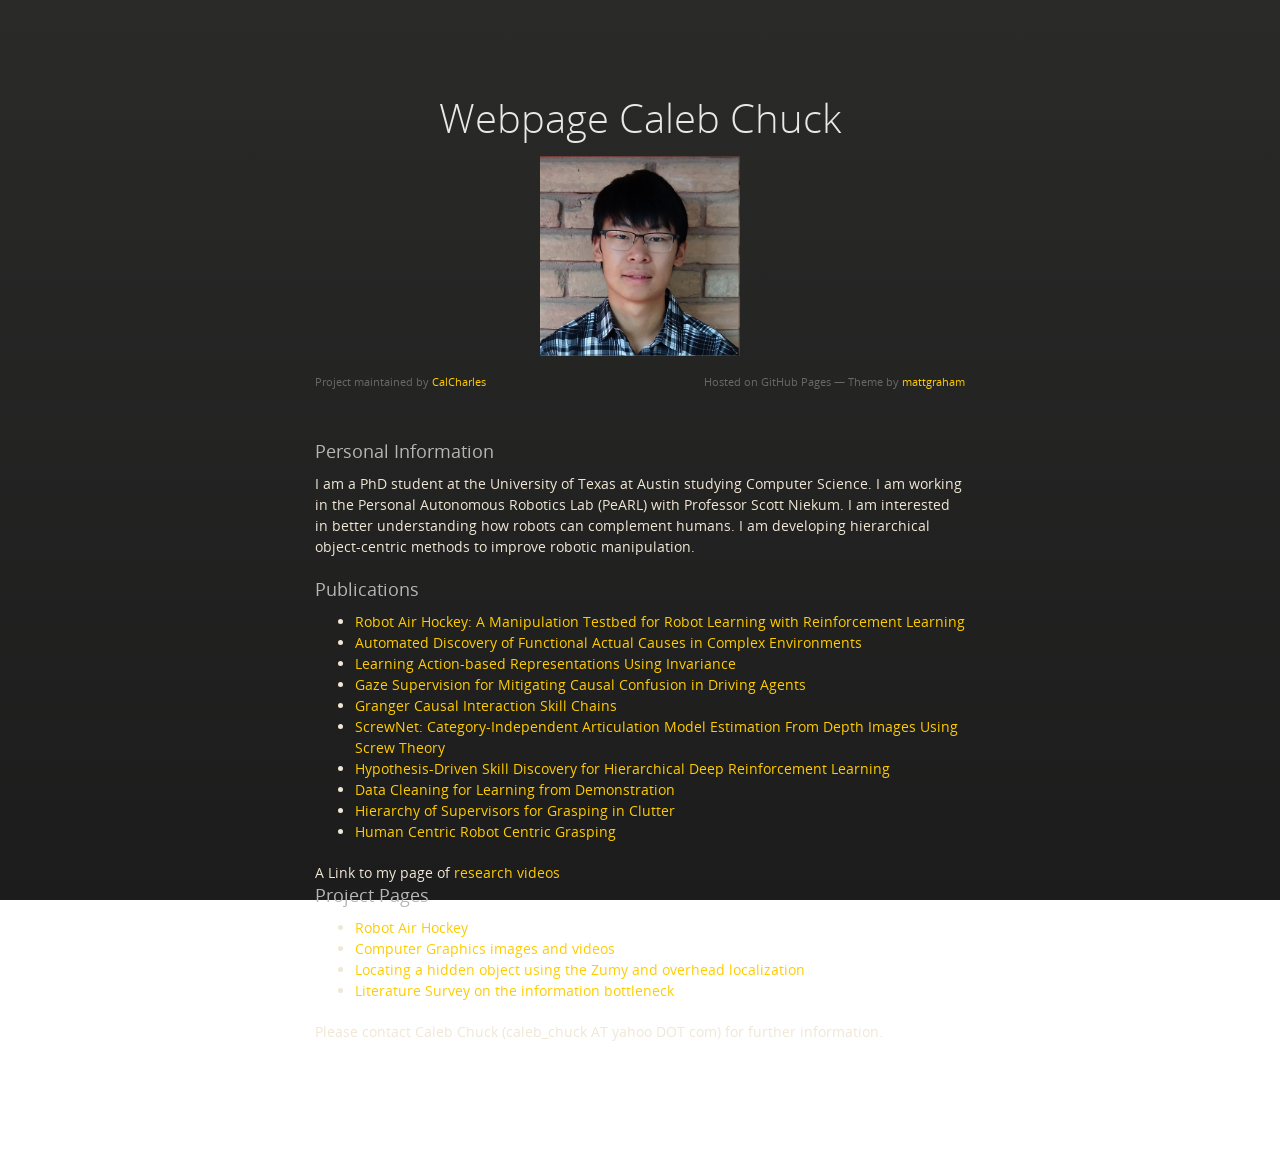
==== index.html @ 63a3d3b5 "Update index.html" ====
<!doctype html>
<html>
  <head>
    <meta charset="utf-8">
    <meta http-equiv="X-UA-Compatible" content="chrome=1">
    <title>Caleb Chuck Webpage</title>
    <link rel="stylesheet" href="stylesheets/styles.css">
    <link rel="stylesheet" href="stylesheets/github-dark.css">
    <script src="https://ajax.googleapis.com/ajax/libs/jquery/1.7.1/jquery.min.js"></script>
    <script src="javascripts/respond.js"></script>
    <!--[if lt IE 9]>
      <script src="//html5shiv.googlecode.com/svn/trunk/html5.js"></script>
    <![endif]-->
    <!--[if lt IE 8]>
    <link rel="stylesheet" href="stylesheets/ie.css">
    <![endif]-->
    <meta name="viewport" content="width=device-width, initial-scale=1, user-scalable=no">

  </head>
  <body>
      <!-- <div id="header">
        <nav>
          <li><a href="https://github.com/CalCharles/calcharles.github.io">View On GitHub</a></li>
          <li class="downloads"><a href="https://github.com/BerkeleyAutomation/lfd_icra2017/zipball/master">ZIP</a></li>
          <li class="downloads"><a href="https://github.com/BerkeleyAutomation/lfd_icra2017/tarball/master">TAR</a></li>
          <li class="title">DOWNLOADS</li>
        </nav>
      </div> -->

    <div class="wrapper">

      <section>
        <div id="title">
          <h1>Webpage Caleb Chuck</h1>
          <p></p>
          <center><img width="200" height ="200 "src="./images/CalebChuckMugShot.JPG"></center>
          <hr>
          <span class="credits left">Project maintained by <a href="https://github.com/CalCharles">CalCharles</a></span>
          <span class="credits right">Hosted on GitHub Pages &mdash; Theme by <a href="https://twitter.com/michigangraham">mattgraham</a></span>
        </div>

        <h3>
<a id="personalInfo" href="#personalInfo" aria-hidden="true"><span aria-hidden="true" class="octicon octicon-link"></span></a>Personal Information</h3>

<p>
I am a PhD student at the University of Texas at Austin studying Computer Science. I am working in the Personal Autonomous Robotics Lab (PeARL) with Professor Scott Niekum. I am interested in better understanding how robots can complement humans. I am developing hierarchical object-centric methods to improve robotic manipulation.
</p>

<h3>
    <a id="files" class="anchor" href="#files" aria-hidden="true"><span aria-hidden="true" class="octicon octicon-link"></span></a>Publications
</h3>
      <ul>
          <li><a href='https://arxiv.org/abs/2405.03113'>Robot Air Hockey: A Manipulation Testbed for Robot Learning with Reinforcement Learning</a></li>
          <li><a href='https://arxiv.org/abs/2404.10883'>Automated Discovery of Functional Actual Causes in Complex Environments</a></li>
          <li><a href='https://arxiv.org/abs/2403.16369'>Learning Action-based Representations Using Invariance</a></li>
          <li><a href='https://www.cs.cmu.edu/~abhijatb/assets/papers/Gaze_CC__IEEE_IVS_.pdf'>Gaze Supervision for Mitigating Causal Confusion in Driving Agents</a></li>
          <li><a href='https://openreview.net/pdf?id=iA2KQyoun1'>Granger Causal Interaction Skill Chains</a></li>
          <li><a href='https://pearl-utexas.github.io/ScrewNet/'>ScrewNet: Category-Independent Articulation Model Estimation From Depth Images Using Screw Theory</a></li>
          <li><a href='https://arxiv.org/abs/1906.01408'>Hypothesis-Driven Skill Discovery for Hierarchical Deep Reinforcement Learning</a></li>
          <li><a href='http://calcharles.github.io/lfd_clean/'>Data Cleaning for Learning from Demonstration</a></li>
          <li><a href='https://berkeleyautomation.github.io/HierSupCASE/'>Hierarchy of Supervisors for Grasping in Clutter </a></li>
          <li><a href='https://berkeleyautomation.github.io/lfd_icra2017/'>Human Centric Robot Centric Grasping</a></li>
      </ul>

<a id="Videos" href="#Videos" aria-hidden="true"><span aria-hidden="true" class="octicon octicon-link"></span></a>A Link to my page of <a href='http://calcharles.github.io/videos/'>research videos</a></h3>

<!-- <a href='http://calcharles.github.io/videos/'>Research videos at University of California, Berkeley</a> -->
<!-- <h2>Featured Video</h2>
<iframe width="560" height="315" src="https://www.youtube.com/embed/mMo4VSoM9S0" frameborder="0" allowfullscreen></iframe> -->

<a id="Coursework" href="#Coursework" aria-hidden="true"><span aria-hidden="true" class="octicon octicon-link"></span></a>
<h3> Project Pages</h3>
  <ul>
      <li><a href='https://rlairhockey.github.io/'>Robot Air Hockey</a></li>
      <li><a href='http://calcharles.github.io/cs184/'>Computer Graphics images and videos</a></li>
      <li><a href='http://calcharles.github.io/object_finder/'>Locating a hidden object using the Zumy and overhead localization</a></li>
      <li><a href='http://calcharles.github.io/InfoBottle/'>Literature Survey on the information bottleneck</a></li>
  </ul>

<!-- <a id="Videos" href="#Videos" aria-hidden="true"><span aria-hidden="true" class="octicon octicon-link"></span></a>A Link to my page of research videos</h3> -->




<p>Please contact Caleb Chuck (caleb_chuck AT yahoo DOT com) for further information.</p>
      </section>

    </div>
    <!--[if !IE]><script>fixScale(document);</script><![endif]-->
    
  </body>
</html>
---- stylesheets/styles.css ----
@font-face {
  font-family: 'OpenSansLight';
  src: url("../fonts/OpenSans-Light-webfont.eot");
  src: url("../fonts/OpenSans-Light-webfont.eot?#iefix") format("embedded-opentype"), url("../fonts/OpenSans-Light-webfont.woff") format("woff"), url("../fonts/OpenSans-Light-webfont.ttf") format("truetype"), url("../fonts/OpenSans-Light-webfont.svg#OpenSansLight") format("svg");
  font-weight: normal;
  font-style: normal;
}

@font-face {
  font-family: 'OpenSansLightItalic';
  src: url("../fonts/OpenSans-LightItalic-webfont.eot");
  src: url("../fonts/OpenSans-LightItalic-webfont.eot?#iefix") format("embedded-opentype"), url("../fonts/OpenSans-LightItalic-webfont.woff") format("woff"), url("../fonts/OpenSans-LightItalic-webfont.ttf") format("truetype"), url("../fonts/OpenSans-LightItalic-webfont.svg#OpenSansLightItalic") format("svg");
  font-weight: normal;
  font-style: normal;
}

@font-face {
  font-family: 'OpenSansRegular';
  src: url("../fonts/OpenSans-Regular-webfont.eot");
  src: url("../fonts/OpenSans-Regular-webfont.eot?#iefix") format("embedded-opentype"), url("../fonts/OpenSans-Regular-webfont.woff") format("woff"), url("../fonts/OpenSans-Regular-webfont.ttf") format("truetype"), url("../fonts/OpenSans-Regular-webfont.svg#OpenSansRegular") format("svg");
  font-weight: normal;
  font-style: normal;
  -webkit-font-smoothing: antialiased;
}

@font-face {
  font-family: 'OpenSansItalic';
  src: url("../fonts/OpenSans-Italic-webfont.eot");
  src: url("../fonts/OpenSans-Italic-webfont.eot?#iefix") format("embedded-opentype"), url("../fonts/OpenSans-Italic-webfont.woff") format("woff"), url("../fonts/OpenSans-Italic-webfont.ttf") format("truetype"), url("../fonts/OpenSans-Italic-webfont.svg#OpenSansItalic") format("svg");
  font-weight: normal;
  font-style: normal;
  -webkit-font-smoothing: antialiased;
}

@font-face {
  font-family: 'OpenSansSemibold';
  src: url("../fonts/OpenSans-Semibold-webfont.eot");
  src: url("../fonts/OpenSans-Semibold-webfont.eot?#iefix") format("embedded-opentype"), url("../fonts/OpenSans-Semibold-webfont.woff") format("woff"), url("../fonts/OpenSans-Semibold-webfont.ttf") format("truetype"), url("../fonts/OpenSans-Semibold-webfont.svg#OpenSansSemibold") format("svg");
  font-weight: normal;
  font-style: normal;
  -webkit-font-smoothing: antialiased;
}

@font-face {
  font-family: 'OpenSansSemiboldItalic';
  src: url("../fonts/OpenSans-SemiboldItalic-webfont.eot");
  src: url("../fonts/OpenSans-SemiboldItalic-webfont.eot?#iefix") format("embedded-opentype"), url("../fonts/OpenSans-SemiboldItalic-webfont.woff") format("woff"), url("../fonts/OpenSans-SemiboldItalic-webfont.ttf") format("truetype"), url("../fonts/OpenSans-SemiboldItalic-webfont.svg#OpenSansSemiboldItalic") format("svg");
  font-weight: normal;
  font-style: normal;
  -webkit-font-smoothing: antialiased;
}

@font-face {
  font-family: 'OpenSansBold';
  src: url("../fonts/OpenSans-Bold-webfont.eot");
  src: url("../fonts/OpenSans-Bold-webfont.eot?#iefix") format("embedded-opentype"), url("../fonts/OpenSans-Bold-webfont.woff") format("woff"), url("../fonts/OpenSans-Bold-webfont.ttf") format("truetype"), url("../fonts/OpenSans-Bold-webfont.svg#OpenSansBold") format("svg");
  font-weight: normal;
  font-style: normal;
  -webkit-font-smoothing: antialiased;
}

@font-face {
  font-family: 'OpenSansBoldItalic';
  src: url("../fonts/OpenSans-BoldItalic-webfont.eot");
  src: url("../fonts/OpenSans-BoldItalic-webfont.eot?#iefix") format("embedded-opentype"), url("../fonts/OpenSans-BoldItalic-webfont.woff") format("woff"), url("../fonts/OpenSans-BoldItalic-webfont.ttf") format("truetype"), url("../fonts/OpenSans-BoldItalic-webfont.svg#OpenSansBoldItalic") format("svg");
  font-weight: normal;
  font-style: normal;
  -webkit-font-smoothing: antialiased;
}

/* normalize.css 2012-02-07T12:37 UTC - https://github.com/necolas/normalize.css */
/* =============================================================================
   HTML5 display definitions
   ========================================================================== */
/*
 * Corrects block display not defined in IE6/7/8/9 & FF3
 */
article,
aside,
details,
figcaption,
figure,
footer,
header,
hgroup,
nav,
section,
summary {
  display: block;
}

/*
 * Corrects inline-block display not defined in IE6/7/8/9 & FF3
 */
audio,
canvas,
video {
  display: inline-block;
  *display: inline;
  *zoom: 1;
}

/*
 * Prevents modern browsers from displaying 'audio' without controls
 */
audio:not([controls]) {
  display: none;
}

/*
 * Addresses styling for 'hidden' attribute not present in IE7/8/9, FF3, S4
 * Known issue: no IE6 support
 */
[hidden] {
  display: none;
}

/* =============================================================================
   Base
   ========================================================================== */
/*
 * 1. Corrects text resizing oddly in IE6/7 when body font-size is set using em units
 *    http://clagnut.com/blog/348/#c790
 * 2. Prevents iOS text size adjust after orientation change, without disabling user zoom
 *    www.456bereastreet.com/archive/201012/controlling_text_size_in_safari_for_ios_without_disabling_user_zoom/
 */
html {
  font-size: 100%;
  /* 1 */
  -webkit-text-size-adjust: 100%;
  /* 2 */
  -ms-text-size-adjust: 100%;
  /* 2 */
}

/*
 * Addresses font-family inconsistency between 'textarea' and other form elements.
 */
html,
button,
input,
select,
textarea {
  font-family: sans-serif;
}

/*
 * Addresses margins handled incorrectly in IE6/7
 */
body {
  margin: 0;
}

/* =============================================================================
   Links
   ========================================================================== */
/*
 * Addresses outline displayed oddly in Chrome
 */
a:focus {
  outline: thin dotted;
}

/*
 * Improves readability when focused and also mouse hovered in all browsers
 * people.opera.com/patrickl/experiments/keyboard/test
 */
a:hover,
a:active {
  outline: 0;
}

/* =============================================================================
   Typography
   ========================================================================== */
/*
 * Addresses font sizes and margins set differently in IE6/7
 * Addresses font sizes within 'section' and 'article' in FF4+, Chrome, S5
 */
h1 {
  font-size: 2em;
  margin: 0.67em 0;
}

h2 {
  font-size: 1.5em;
  margin: 0.83em 0;
}

h3 {
  font-size: 1.17em;
  margin: 1em 0;
}

h4 {
  font-size: 1em;
  margin: 1.33em 0;
}

h5 {
  font-size: 0.83em;
  margin: 1.67em 0;
}

h6 {
  font-size: 0.75em;
  margin: 2.33em 0;
}

/*
 * Addresses styling not present in IE7/8/9, S5, Chrome
 */
abbr[title] {
  border-bottom: 1px dotted;
}

/*
 * Addresses style set to 'bolder' in FF3+, S4/5, Chrome
*/
b,
strong {
  font-weight: bold;
}

blockquote {
  margin: 1em 40px;
}

/*
 * Addresses styling not present in S5, Chrome
 */
dfn {
  font-style: italic;
}

/*
 * Addresses styling not present in IE6/7/8/9
 */
mark {
  background: #ff0;
  color: #000;
}

/*
 * Addresses margins set differently in IE6/7
 */
p,
pre {
  margin: 1em 0;
}

/*
 * Corrects font family set oddly in IE6, S4/5, Chrome
 * en.wikipedia.org/wiki/User:Davidgothberg/Test59
 */
pre,
code,
kbd,
samp {
  font-family: monospace, serif;
  _font-family: 'courier new', monospace;
  font-size: 1em;
}

/*
 * 1. Addresses CSS quotes not supported in IE6/7
 * 2. Addresses quote property not supported in S4
 */
/* 1 */
q {
  quotes: none;
}

/* 2 */
q:before,
q:after {
  content: '';
  content: none;
}

small {
  font-size: 75%;
}

/*
 * Prevents sub and sup affecting line-height in all browsers
 * gist.github.com/413930
 */
sub,
sup {
  font-size: 75%;
  line-height: 0;
  position: relative;
  vertical-align: baseline;
}

sup {
  top: -0.5em;
}

sub {
  bottom: -0.25em;
}

/* =============================================================================
   Lists
   ========================================================================== */
/*
 * Addresses margins set differently in IE6/7
 */
dl,
menu,
ol,
ul {
  margin: 1em 0;
}

dd {
  margin: 0 0 0 40px;
}

/*
 * Addresses paddings set differently in IE6/7
 */
menu,
ol,
ul {
  padding: 0 0 0 40px;
}

/*
 * Corrects list images handled incorrectly in IE7
 */
nav ul,
nav ol {
  list-style: none;
  list-style-image: none;
}

/* =============================================================================
   Embedded content
   ========================================================================== */
/*
 * 1. Removes border when inside 'a' element in IE6/7/8/9, FF3
 * 2. Improves image quality when scaled in IE7
 *    code.flickr.com/blog/2008/11/12/on-ui-quality-the-little-things-client-side-image-resizing/
 */
img {
  border: 0;
  /* 1 */
  -ms-interpolation-mode: bicubic;
  /* 2 */
}

/*
 * Corrects overflow displayed oddly in IE9
 */
svg:not(:root) {
  overflow: hidden;
}

/* =============================================================================
   Figures
   ========================================================================== */
/*
 * Addresses margin not present in IE6/7/8/9, S5, O11
 */
figure {
  margin: 0;
}

/* =============================================================================
   Forms
   ========================================================================== */
/*
 * Corrects margin displayed oddly in IE6/7
 */
form {
  margin: 0;
}

/*
 * Define consistent border, margin, and padding
 */
fieldset {
  border: 1px solid #c0c0c0;
  margin: 0 2px;
  padding: 0.35em 0.625em 0.75em;
}

/*
 * 1. Corrects color not being inherited in IE6/7/8/9
 * 2. Corrects text not wrapping in FF3 
 * 3. Corrects alignment displayed oddly in IE6/7
 */
legend {
  border: 0;
  /* 1 */
  padding: 0;
  white-space: normal;
  /* 2 */
  *margin-left: -7px;
  /* 3 */
}

/*
 * 1. Corrects font size not being inherited in all browsers
 * 2. Addresses margins set differently in IE6/7, FF3+, S5, Chrome
 * 3. Improves appearance and consistency in all browsers
 */
button,
input,
select,
textarea {
  font-size: 100%;
  /* 1 */
  margin: 0;
  /* 2 */
  vertical-align: baseline;
  /* 3 */
  *vertical-align: middle;
  /* 3 */
}

/*
 * Addresses FF3/4 setting line-height on 'input' using !important in the UA stylesheet
 */
button,
input {
  line-height: normal;
  /* 1 */
}

/*
 * 1. Improves usability and consistency of cursor style between image-type 'input' and others
 * 2. Corrects inability to style clickable 'input' types in iOS
 * 3. Removes inner spacing in IE7 without affecting normal text inputs
 *    Known issue: inner spacing remains in IE6
 */
button,
input[type="button"],
input[type="reset"],
input[type="submit"] {
  cursor: pointer;
  /* 1 */
  -webkit-appearance: button;
  /* 2 */
  *overflow: visible;
  /* 3 */
}

/*
 * Re-set default cursor for disabled elements
 */
button[disabled],
input[disabled] {
  cursor: default;
}

/*
 * 1. Addresses box sizing set to content-box in IE8/9
 * 2. Removes excess padding in IE8/9
 * 3. Removes excess padding in IE7
      Known issue: excess padding remains in IE6
 */
input[type="checkbox"],
input[type="radio"] {
  box-sizing: border-box;
  /* 1 */
  padding: 0;
  /* 2 */
  *height: 13px;
  /* 3 */
  *width: 13px;
  /* 3 */
}

/*
 * 1. Addresses appearance set to searchfield in S5, Chrome
 * 2. Addresses box-sizing set to border-box in S5, Chrome (include -moz to future-proof)
 */
input[type="search"] {
  -webkit-appearance: textfield;
  /* 1 */
  -moz-box-sizing: content-box;
  -webkit-box-sizing: content-box;
  /* 2 */
  box-sizing: content-box;
}

/*
 * Removes inner padding and search cancel button in S5, Chrome on OS X
 */
input[type="search"]::-webkit-search-decoration,
input[type="search"]::-webkit-search-cancel-button {
  -webkit-appearance: none;
}

/*
 * Removes inner padding and border in FF3+
 * www.sitepen.com/blog/2008/05/14/the-devils-in-the-details-fixing-dojos-toolbar-buttons/
 */
button::-moz-focus-inner,
input::-moz-focus-inner {
  border: 0;
  padding: 0;
}

/*
 * 1. Removes default vertical scrollbar in IE6/7/8/9
 * 2. Improves readability and alignment in all browsers
 */
textarea {
  overflow: auto;
  /* 1 */
  vertical-align: top;
  /* 2 */
}

/* =============================================================================
   Tables
   ========================================================================== */
/*
 * Remove most spacing between table cells
 */
table {
  border-collapse: collapse;
  border-spacing: 0;
}

body {
  padding: 0px 0 20px 0px;
  margin: 0px;
  font: 14px/1.5 "OpenSansRegular", "Helvetica Neue", Helvetica, Arial, sans-serif;
  color: #f0e7d5;
  font-weight: normal;
  background: #252525;
  background-attachment: fixed !important;
  background: -webkit-gradient(linear, 50% 0%, 50% 100%, color-stop(0%, #2a2a29), color-stop(100%, #1c1c1c));
  background: -webkit-linear-gradient(#2a2a29, #1c1c1c);
  background: -moz-linear-gradient(#2a2a29, #1c1c1c);
  background: -o-linear-gradient(#2a2a29, #1c1c1c);
  background: -ms-linear-gradient(#2a2a29, #1c1c1c);
  background: linear-gradient(#2a2a29, #1c1c1c);
}

h1, h2, h3, h4, h5, h6 {
  color: #e8e8e8;
  margin: 0 0 10px;
  font-family: 'OpenSansRegular', "Helvetica Neue", Helvetica, Arial, sans-serif;
  font-weight: normal;
}

p, ul, ol, table, pre, dl {
  margin: 0 0 20px;
}

h1, h2, h3 {
  line-height: 1.1;
}

h1 {
  font-size: 28px;
}

h2 {
  font-size: 24px;
}

h4, h5, h6 {
  color: #e8e8e8;
}

h3 {
  font-size: 18px;
  line-height: 24px;
  font-family: 'OpenSansRegular', "Helvetica Neue", Helvetica, Arial, sans-serif !important;
  font-weight: normal;
  color: #b6b6b6;
}

a {
  color: #ffcc00;
  font-weight: 400;
  text-decoration: none;
}
a:hover {
  color: #ffeb9b;
}

a small {
  font-size: 11px;
  color: #666;
  margin-top: -0.6em;
  display: block;
}

ul {
  list-style-image: url("../images/bullet.png");
}

strong {
  font-family: 'OpenSansBold', "Helvetica Neue", Helvetica, Arial, sans-serif !important;
  font-weight: normal;
}

.wrapper {
  max-width: 650px;
  margin: 0 auto;
  position: relative;
  padding: 0 20px;
}

section img {
  max-width: 100%;
}

blockquote {
  border-left: 3px solid #ffcc00;
  margin: 0;
  padding: 0 0 0 20px;
  font-style: italic;
}

code {
  font-family: "Lucida Sans", Monaco, Bitstream Vera Sans Mono, Lucida Console, Terminal;
  color: #efefef;
  font-size: 13px;
  margin: 0 4px;
  padding: 4px 6px;
  -moz-border-radius: 2px;
  -webkit-border-radius: 2px;
  -o-border-radius: 2px;
  -ms-border-radius: 2px;
  -khtml-border-radius: 2px;
  border-radius: 2px;
}

pre {
  padding: 8px 15px;
  background: #191919;
  -moz-border-radius: 2px;
  -webkit-border-radius: 2px;
  -o-border-radius: 2px;
  -ms-border-radius: 2px;
  -khtml-border-radius: 2px;
  border-radius: 2px;
  border: 1px solid #121212;
  -moz-box-shadow: inset 0 1px 3px rgba(0, 0, 0, 0.3);
  -webkit-box-shadow: inset 0 1px 3px rgba(0, 0, 0, 0.3);
  -o-box-shadow: inset 0 1px 3px rgba(0, 0, 0, 0.3);
  box-shadow: inset 0 1px 3px rgba(0, 0, 0, 0.3);
  overflow: auto;
  overflow-y: hidden;
}
pre code {
  color: #efefef;
  text-shadow: 0px 1px 0px #000;
  margin: 0;
  padding: 0;
}

table {
  width: 100%;
  border-collapse: collapse;
}

th {
  text-align: left;
  padding: 5px 10px;
  border-bottom: 1px solid #434343;
  color: #b6b6b6;
  font-family: 'OpenSansSemibold', "Helvetica Neue", Helvetica, Arial, sans-serif !important;
  font-weight: normal;
}

td {
  text-align: left;
  padding: 5px 10px;
  border-bottom: 1px solid #434343;
}

hr {
  border: 0;
  outline: none;
  height: 3px;
  background: transparent url("../images/hr.gif") center center repeat-x;
  margin: 0 0 20px;
}

dt {
  color: #F0E7D5;
  font-family: 'OpenSansSemibold', "Helvetica Neue", Helvetica, Arial, sans-serif !important;
  font-weight: normal;
}

#header {
  z-index: 100;
  left: 0;
  top: 0px;
  height: 60px;
  width: 100%;
  position: fixed;
  background: url(../images/nav-bg.gif) #353535;
  border-bottom: 4px solid #434343;
  -moz-box-shadow: 0px 1px 3px rgba(0, 0, 0, 0.25);
  -webkit-box-shadow: 0px 1px 3px rgba(0, 0, 0, 0.25);
  -o-box-shadow: 0px 1px 3px rgba(0, 0, 0, 0.25);
  box-shadow: 0px 1px 3px rgba(0, 0, 0, 0.25);
}
#header nav {
  max-width: 650px;
  margin: 0 auto;
  padding: 0 10px;
  background: blue;
  margin: 6px auto;
}
#header nav li {
  font-family: 'OpenSansLight', "Helvetica Neue", Helvetica, Arial, sans-serif;
  font-weight: normal;
  list-style: none;
  display: inline;
  color: white;
  line-height: 50px;
  text-shadow: 0px 1px 0px rgba(0, 0, 0, 0.2);
  font-size: 14px;
}
#header nav li a {
  color: white;
  border: 1px solid #5d910b;
  background: -webkit-gradient(linear, 50% 0%, 50% 100%, color-stop(0%, #93bd20), color-stop(100%, #659e10));
  background: -webkit-linear-gradient(#93bd20, #659e10);
  background: -moz-linear-gradient(#93bd20, #659e10);
  background: -o-linear-gradient(#93bd20, #659e10);
  background: -ms-linear-gradient(#93bd20, #659e10);
  background: linear-gradient(#93bd20, #659e10);
  -moz-border-radius: 2px;
  -webkit-border-radius: 2px;
  -o-border-radius: 2px;
  -ms-border-radius: 2px;
  -khtml-border-radius: 2px;
  border-radius: 2px;
  -moz-box-shadow: inset 0px 1px 0px rgba(255, 255, 255, 0.3), 0px 3px 7px rgba(0, 0, 0, 0.7);
  -webkit-box-shadow: inset 0px 1px 0px rgba(255, 255, 255, 0.3), 0px 3px 7px rgba(0, 0, 0, 0.7);
  -o-box-shadow: inset 0px 1px 0px rgba(255, 255, 255, 0.3), 0px 3px 7px rgba(0, 0, 0, 0.7);
  box-shadow: inset 0px 1px 0px rgba(255, 255, 255, 0.3), 0px 3px 7px rgba(0, 0, 0, 0.7);
  background-color: #93bd20;
  padding: 10px 12px;
  margin-top: 6px;
  line-height: 14px;
  font-size: 14px;
  display: inline-block;
  text-align: center;
}
#header nav li a:hover {
  background: -webkit-gradient(linear, 50% 0%, 50% 100%, color-stop(0%, #749619), color-stop(100%, #527f0e));
  background: -webkit-linear-gradient(#749619, #527f0e);
  background: -moz-linear-gradient(#749619, #527f0e);
  background: -o-linear-gradient(#749619, #527f0e);
  background: -ms-linear-gradient(#749619, #527f0e);
  background: linear-gradient(#749619, #527f0e);
  background-color: #659e10;
  border: 1px solid #527f0e;
  -moz-box-shadow: inset 0px 1px 1px rgba(0, 0, 0, 0.2), 0px 1px 0px rgba(0, 0, 0, 0);
  -webkit-box-shadow: inset 0px 1px 1px rgba(0, 0, 0, 0.2), 0px 1px 0px rgba(0, 0, 0, 0);
  -o-box-shadow: inset 0px 1px 1px rgba(0, 0, 0, 0.2), 0px 1px 0px rgba(0, 0, 0, 0);
  box-shadow: inset 0px 1px 1px rgba(0, 0, 0, 0.2), 0px 1px 0px rgba(0, 0, 0, 0);
}
#header nav li.fork {
  float: left;
  margin-left: 0px;
}
#header nav li.downloads {
  float: right;
  margin-left: 6px;
}
#header nav li.title {
  float: right;
  margin-right: 10px;
  font-size: 11px;
}

section {
  max-width: 650px;
  padding: 30px 0px 50px 0px;
  margin: 20px 0;
  margin-top: 70px;
}
section #title {
  border: 0;
  outline: none;
  margin: 0 0 50px 0;
  padding: 0 0 5px 0;
}
section #title h1 {
  font-family: 'OpenSansLight', "Helvetica Neue", Helvetica, Arial, sans-serif;
  font-weight: normal;
  font-size: 40px;
  text-align: center;
  line-height: 36px;
}
section #title p {
  color: #d7cfbe;
  font-family: 'OpenSansLight', "Helvetica Neue", Helvetica, Arial, sans-serif;
  font-weight: normal;
  font-size: 18px;
  text-align: center;
}
section #title .credits {
  font-size: 11px;
  font-family: 'OpenSansRegular', "Helvetica Neue", Helvetica, Arial, sans-serif;
  font-weight: normal;
  color: #696969;
  margin-top: -10px;
}
section #title .credits.left {
  float: left;
}
section #title .credits.right {
  float: right;
}

@media print, screen and (max-width: 720px) {
  #title .credits {
    display: block;
    width: 100%;
    line-height: 30px;
    text-align: center;
  }
  #title .credits .left {
    float: none;
    display: block;
  }
  #title .credits .right {
    float: none;
    display: block;
  }
}
@media print, screen and (max-width: 480px) {
  #header {
    margin-top: -20px;
  }

  section {
    margin-top: 40px;
  }

  nav {
    display: none;
  }
}
---- stylesheets/github-dark.css ----
/*
The MIT License (MIT)

Copyright (c) 2016 GitHub, Inc.

Permission is hereby granted, free of charge, to any person obtaining a copy
of this software and associated documentation files (the "Software"), to deal
in the Software without restriction, including without limitation the rights
to use, copy, modify, merge, publish, distribute, sublicense, and/or sell
copies of the Software, and to permit persons to whom the Software is
furnished to do so, subject to the following conditions:

The above copyright notice and this permission notice shall be included in all
copies or substantial portions of the Software.

THE SOFTWARE IS PROVIDED "AS IS", WITHOUT WARRANTY OF ANY KIND, EXPRESS OR
IMPLIED, INCLUDING BUT NOT LIMITED TO THE WARRANTIES OF MERCHANTABILITY,
FITNESS FOR A PARTICULAR PURPOSE AND NONINFRINGEMENT. IN NO EVENT SHALL THE
AUTHORS OR COPYRIGHT HOLDERS BE LIABLE FOR ANY CLAIM, DAMAGES OR OTHER
LIABILITY, WHETHER IN AN ACTION OF CONTRACT, TORT OR OTHERWISE, ARISING FROM,
OUT OF OR IN CONNECTION WITH THE SOFTWARE OR THE USE OR OTHER DEALINGS IN THE
SOFTWARE.

*/

.pl-c /* comment */ {
  color: #969896;
}

.pl-c1 /* constant, variable.other.constant, support, meta.property-name, support.constant, support.variable, meta.module-reference, markup.raw, meta.diff.header */,
.pl-s .pl-v /* string variable */ {
  color: #0099cd;
}

.pl-e /* entity */,
.pl-en /* entity.name */ {
  color: #9774cb;
}

.pl-smi /* variable.parameter.function, storage.modifier.package, storage.modifier.import, storage.type.java, variable.other */,
.pl-s .pl-s1 /* string source */ {
  color: #ddd;
}

.pl-ent /* entity.name.tag */ {
  color: #7bcc72;
}

.pl-k /* keyword, storage, storage.type */ {
  color: #cc2372;
}

.pl-s /* string */,
.pl-pds /* punctuation.definition.string, string.regexp.character-class */,
.pl-s .pl-pse .pl-s1 /* string punctuation.section.embedded source */,
.pl-sr /* string.regexp */,
.pl-sr .pl-cce /* string.regexp constant.character.escape */,
.pl-sr .pl-sre /* string.regexp source.ruby.embedded */,
.pl-sr .pl-sra /* string.regexp string.regexp.arbitrary-repitition */ {
  color: #3c66e2;
}

.pl-v /* variable */ {
  color: #fb8764;
}

.pl-id /* invalid.deprecated */ {
  color: #e63525;
}

.pl-ii /* invalid.illegal */ {
  color: #f8f8f8;
  background-color: #e63525;
}

.pl-sr .pl-cce /* string.regexp constant.character.escape */ {
  font-weight: bold;
  color: #7bcc72;
}

.pl-ml /* markup.list */ {
  color: #c26b2b;
}

.pl-mh /* markup.heading */,
.pl-mh .pl-en /* markup.heading entity.name */,
.pl-ms /* meta.separator */ {
  font-weight: bold;
  color: #264ec5;
}

.pl-mq /* markup.quote */ {
  color: #00acac;
}

.pl-mi /* markup.italic */ {
  font-style: italic;
  color: #ddd;
}

.pl-mb /* markup.bold */ {
  font-weight: bold;
  color: #ddd;
}

.pl-md /* markup.deleted, meta.diff.header.from-file */ {
  color: #bd2c00;
  background-color: #ffecec;
}

.pl-mi1 /* markup.inserted, meta.diff.header.to-file */ {
  color: #55a532;
  background-color: #eaffea;
}

.pl-mdr /* meta.diff.range */ {
  font-weight: bold;
  color: #9774cb;
}

.pl-mo /* meta.output */ {
  color: #264ec5;
}
---- stylesheets/ie.css ----
nav {
  display: none;
}
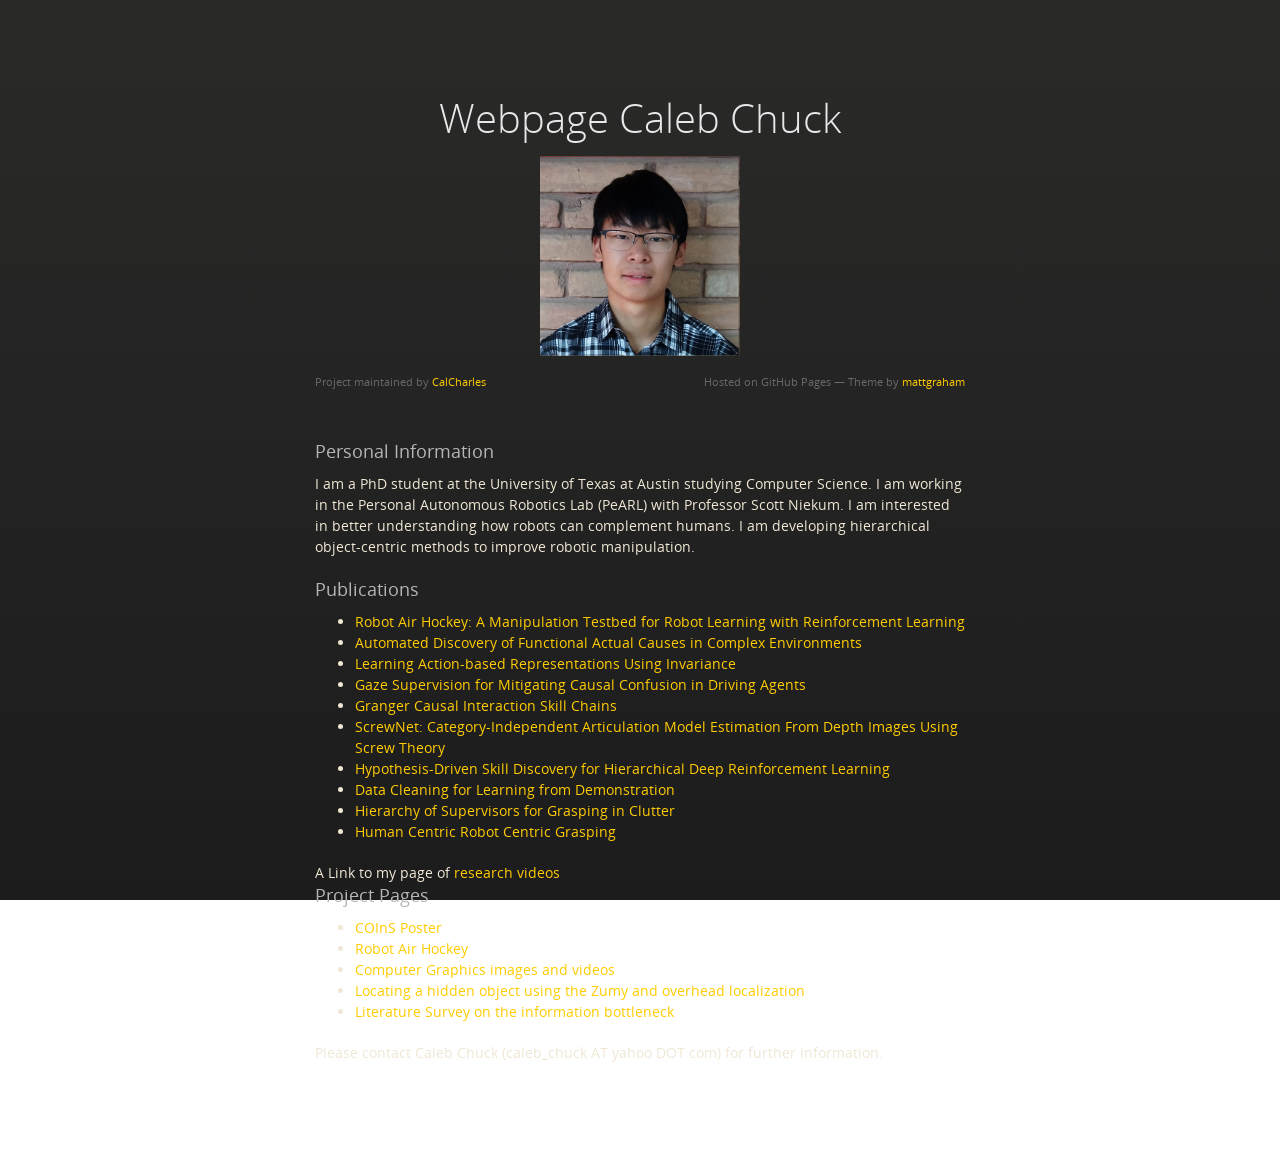
==== commit bf878fd5: "Update index.html" ====
--- a/index.html
+++ b/index.html
@@ -71,6 +71,7 @@
 <a id="Coursework" href="#Coursework" aria-hidden="true"><span aria-hidden="true" class="octicon octicon-link"></span></a>
 <h3> Project Pages</h3>
   <ul>
+      <li><a href='https://calcharles.github.io/files/COInSPoster.pdf'>COInS Poster</a></li>
       <li><a href='https://rlairhockey.github.io/'>Robot Air Hockey</a></li>
       <li><a href='http://calcharles.github.io/cs184/'>Computer Graphics images and videos</a></li>
       <li><a href='http://calcharles.github.io/object_finder/'>Locating a hidden object using the Zumy and overhead localization</a></li>
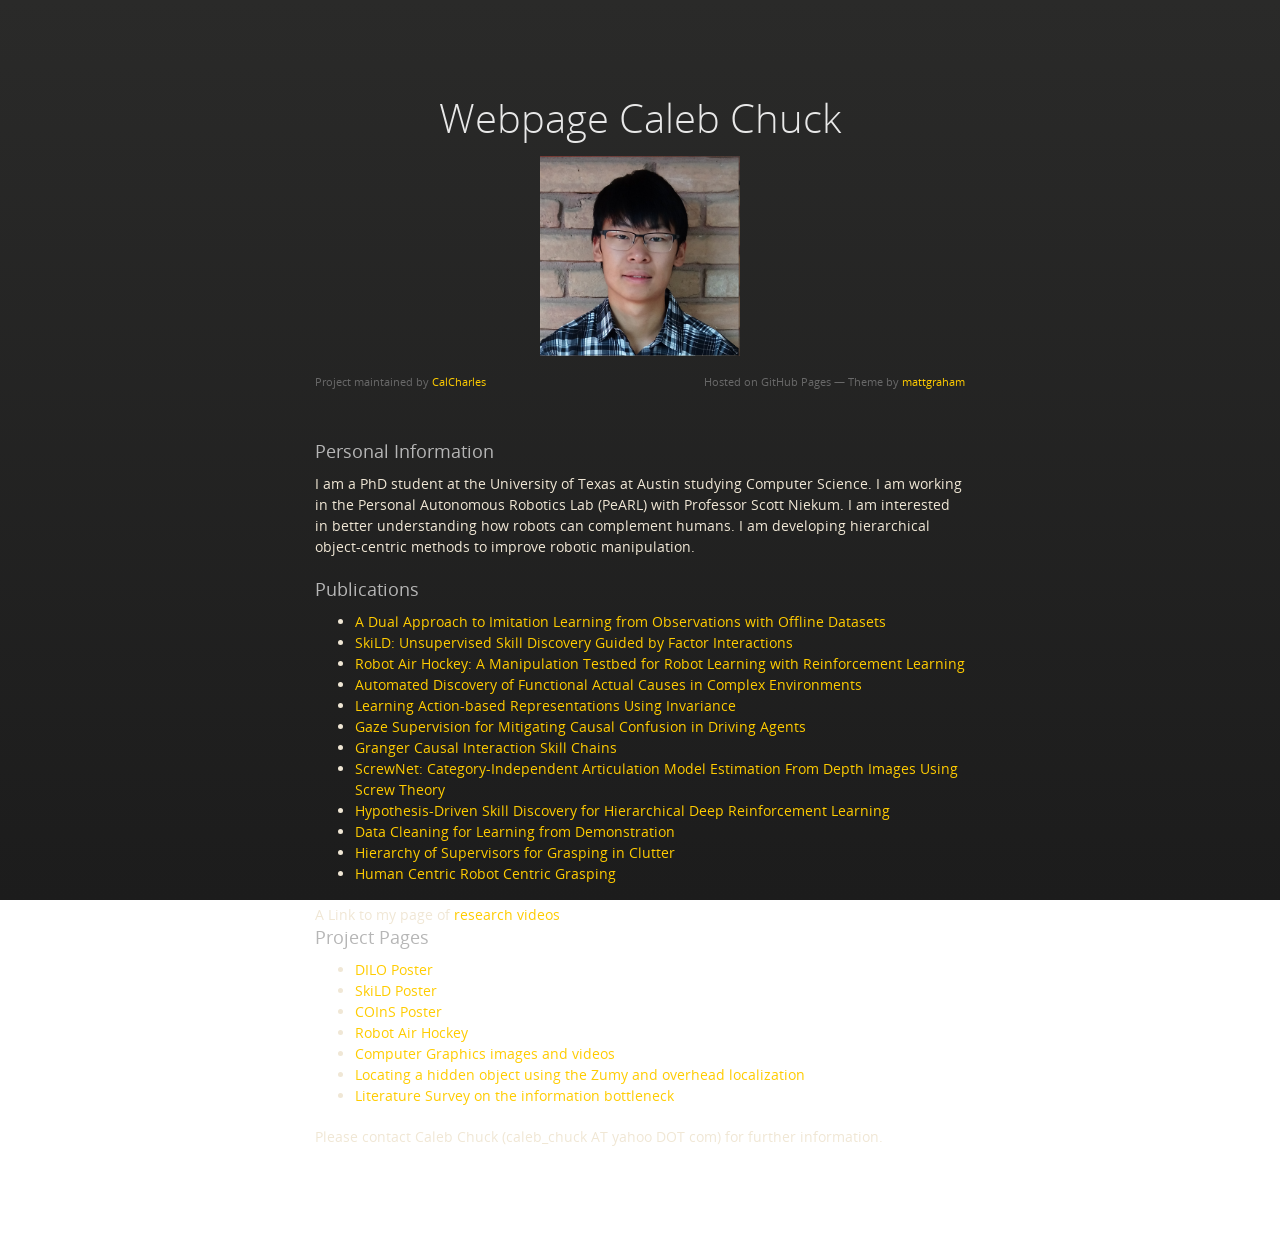
==== commit 03c39de4: "Update index.html" ====
--- a/index.html
+++ b/index.html
@@ -50,7 +50,9 @@
     <a id="files" class="anchor" href="#files" aria-hidden="true"><span aria-hidden="true" class="octicon octicon-link"></span></a>Publications
 </h3>
       <ul>
-          <li><a href='https://arxiv.org/abs/2405.03113'>Robot Air Hockey: A Manipulation Testbed for Robot Learning with Reinforcement Learning</a></li>
+          <li><a href='https://hari-sikchi.github.io/dilo/'>A Dual Approach to Imitation Learning from Observations with Offline Datasets</a></li>
+          <li><a href='https://wangzizhao.github.io/SkiLD/'>SkiLD: Unsupervised Skill Discovery Guided by Factor Interactions</a></li>
+          <li><a href='https://rlairhockey.github.io/'>Robot Air Hockey: A Manipulation Testbed for Robot Learning with Reinforcement Learning</a></li>
           <li><a href='https://arxiv.org/abs/2404.10883'>Automated Discovery of Functional Actual Causes in Complex Environments</a></li>
           <li><a href='https://arxiv.org/abs/2403.16369'>Learning Action-based Representations Using Invariance</a></li>
           <li><a href='https://www.cs.cmu.edu/~abhijatb/assets/papers/Gaze_CC__IEEE_IVS_.pdf'>Gaze Supervision for Mitigating Causal Confusion in Driving Agents</a></li>
@@ -71,6 +73,8 @@
 <a id="Coursework" href="#Coursework" aria-hidden="true"><span aria-hidden="true" class="octicon octicon-link"></span></a>
 <h3> Project Pages</h3>
   <ul>
+      <li><a href='https://calcharles.github.io/files/dilo_poster_final.pdf'>DILO Poster</a></li>
+      <li><a href='https://calcharles.github.io/files/SkiLDPoster.pdf'>SkiLD Poster</a></li>
       <li><a href='https://calcharles.github.io/files/COInSPoster.pdf'>COInS Poster</a></li>
       <li><a href='https://rlairhockey.github.io/'>Robot Air Hockey</a></li>
       <li><a href='http://calcharles.github.io/cs184/'>Computer Graphics images and videos</a></li>
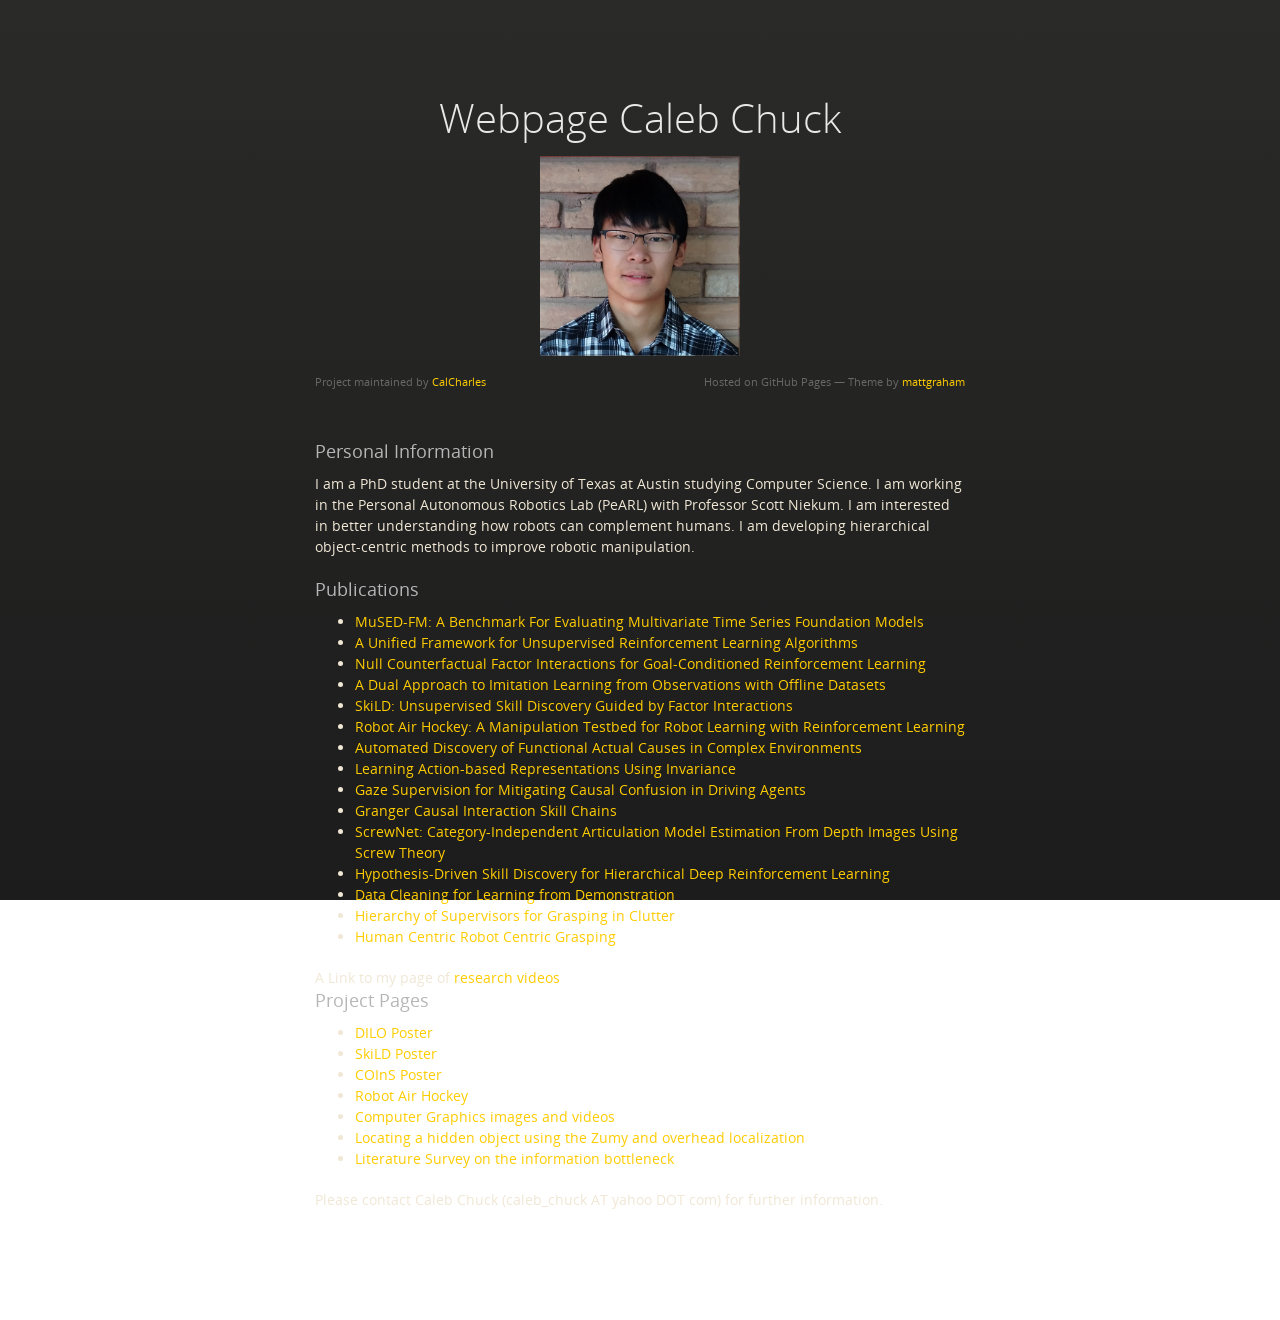
==== commit 303d1b53: "Update publication links in index.html Added new publications to the list in index.html" ====
--- a/index.html
+++ b/index.html
@@ -50,6 +50,9 @@
     <a id="files" class="anchor" href="#files" aria-hidden="true"><span aria-hidden="true" class="octicon octicon-link"></span></a>Publications
 </h3>
       <ul>
+          <li><a href='https://openreview.net/pdf?id=qmtcxAPQu8'>MuSED-FM: A Benchmark For Evaluating Multivariate Time Series Foundation Models</a></li>
+          <li><a href='https://openreview.net/pdf?id=tQtO75p5HA'>A Unified Framework for Unsupervised Reinforcement Learning Algorithms</a></li>
+          <li><a href='https://arxiv.org/pdf/2505.03172'>Null Counterfactual Factor Interactions for Goal-Conditioned Reinforcement Learning</a></li>
           <li><a href='https://hari-sikchi.github.io/dilo/'>A Dual Approach to Imitation Learning from Observations with Offline Datasets</a></li>
           <li><a href='https://wangzizhao.github.io/SkiLD/'>SkiLD: Unsupervised Skill Discovery Guided by Factor Interactions</a></li>
           <li><a href='https://rlairhockey.github.io/'>Robot Air Hockey: A Manipulation Testbed for Robot Learning with Reinforcement Learning</a></li>
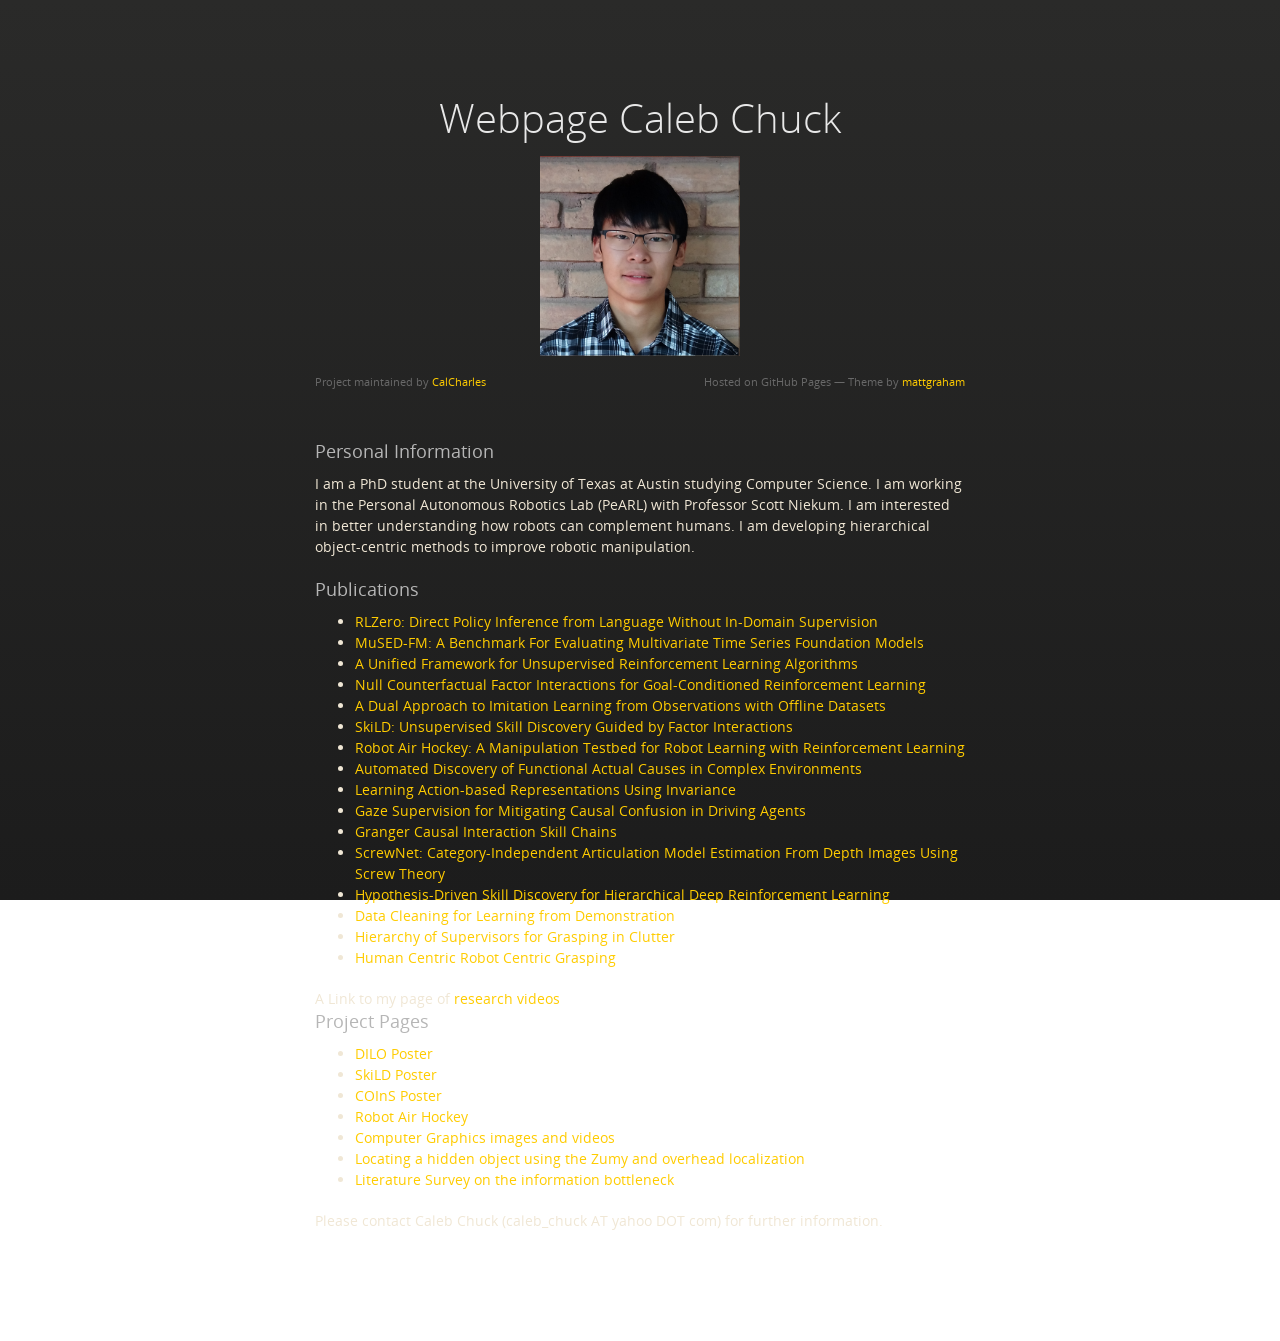
==== commit b892b35f: "Update publication link for Gaze Supervision paper" ====
--- a/index.html
+++ b/index.html
@@ -50,6 +50,7 @@
     <a id="files" class="anchor" href="#files" aria-hidden="true"><span aria-hidden="true" class="octicon octicon-link"></span></a>Publications
 </h3>
       <ul>
+          <li><a href='https://arxiv.org/pdf/2412.05718'>RLZero: Direct Policy Inference from Language Without In-Domain Supervision</a></li>
           <li><a href='https://openreview.net/pdf?id=qmtcxAPQu8'>MuSED-FM: A Benchmark For Evaluating Multivariate Time Series Foundation Models</a></li>
           <li><a href='https://openreview.net/pdf?id=tQtO75p5HA'>A Unified Framework for Unsupervised Reinforcement Learning Algorithms</a></li>
           <li><a href='https://arxiv.org/pdf/2505.03172'>Null Counterfactual Factor Interactions for Goal-Conditioned Reinforcement Learning</a></li>
@@ -58,7 +59,7 @@
           <li><a href='https://rlairhockey.github.io/'>Robot Air Hockey: A Manipulation Testbed for Robot Learning with Reinforcement Learning</a></li>
           <li><a href='https://arxiv.org/abs/2404.10883'>Automated Discovery of Functional Actual Causes in Complex Environments</a></li>
           <li><a href='https://arxiv.org/abs/2403.16369'>Learning Action-based Representations Using Invariance</a></li>
-          <li><a href='https://www.cs.cmu.edu/~abhijatb/assets/papers/Gaze_CC__IEEE_IVS_.pdf'>Gaze Supervision for Mitigating Causal Confusion in Driving Agents</a></li>
+          <li><a href='https://ajdroid.github.io/assets/papers/Gaze_CC__IEEE_IVS_.pdf'>Gaze Supervision for Mitigating Causal Confusion in Driving Agents</a></li>
           <li><a href='https://openreview.net/pdf?id=iA2KQyoun1'>Granger Causal Interaction Skill Chains</a></li>
           <li><a href='https://pearl-utexas.github.io/ScrewNet/'>ScrewNet: Category-Independent Articulation Model Estimation From Depth Images Using Screw Theory</a></li>
           <li><a href='https://arxiv.org/abs/1906.01408'>Hypothesis-Driven Skill Discovery for Hierarchical Deep Reinforcement Learning</a></li>
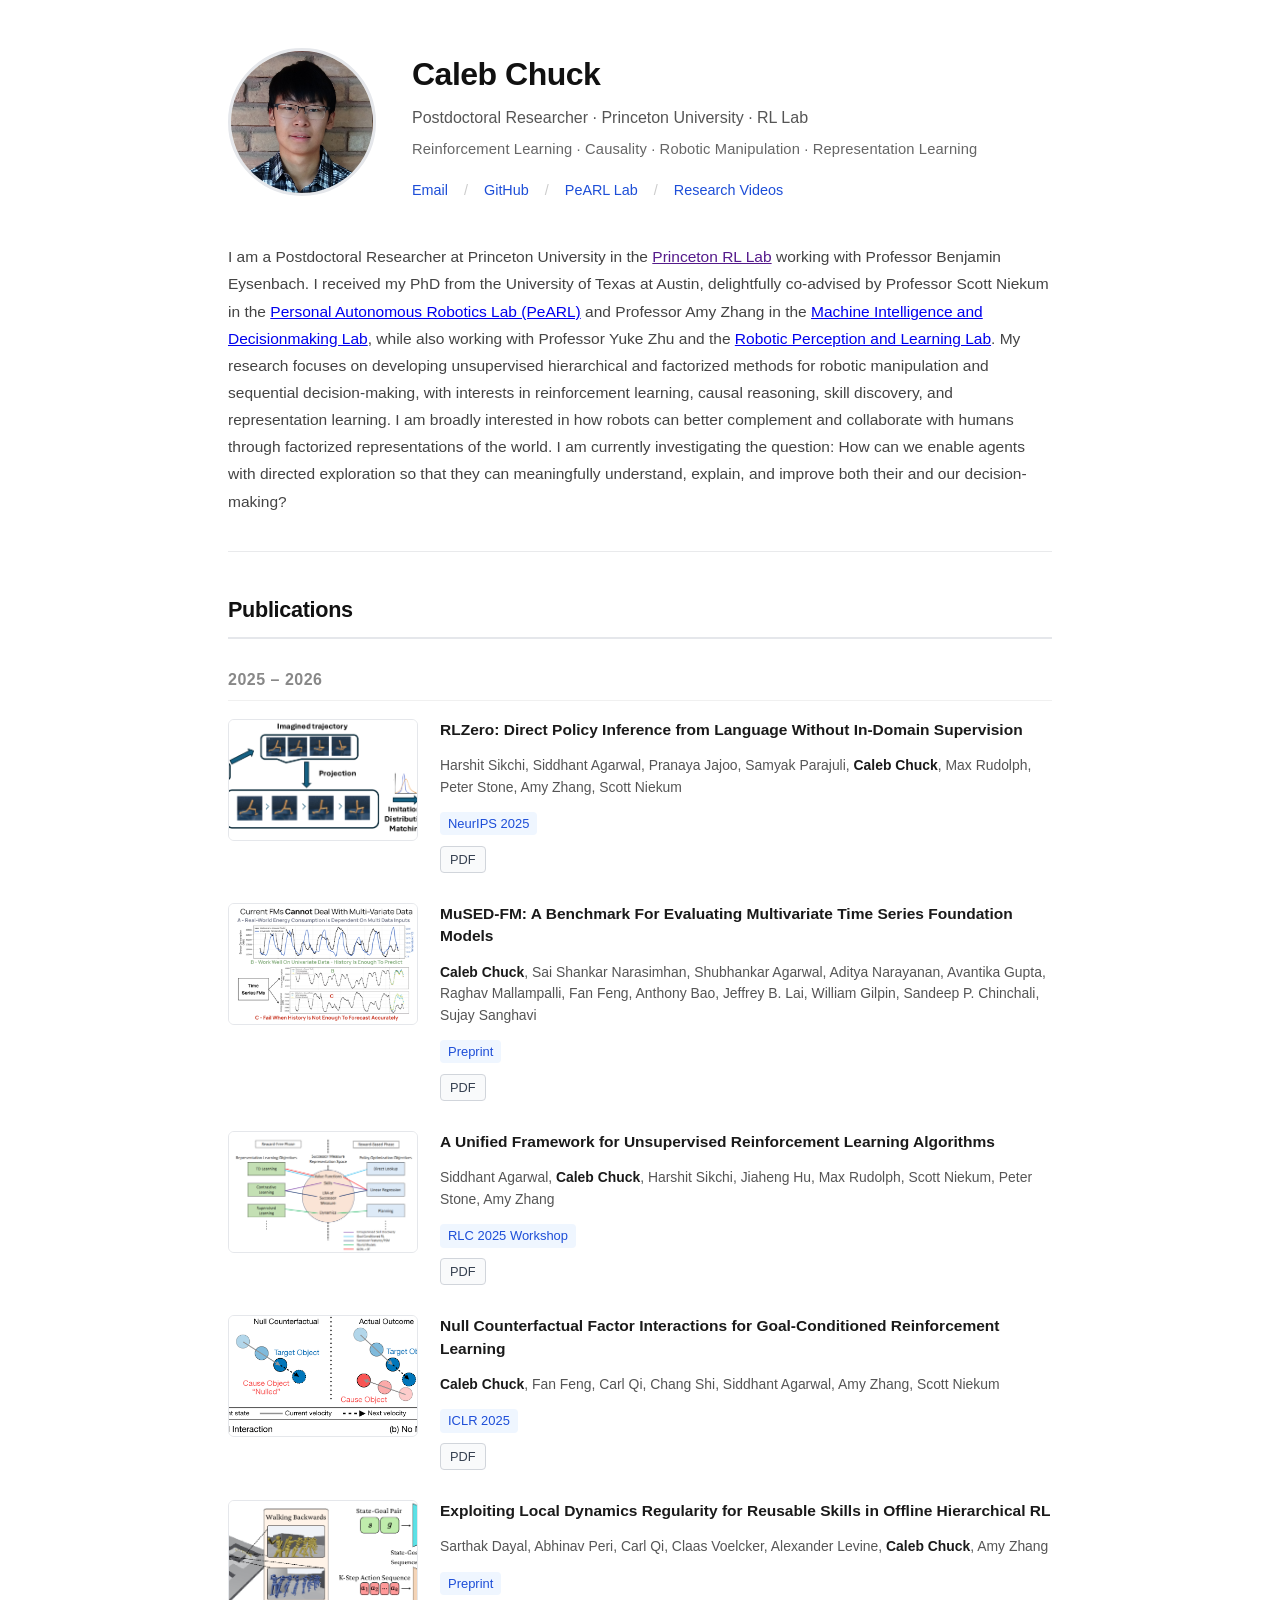
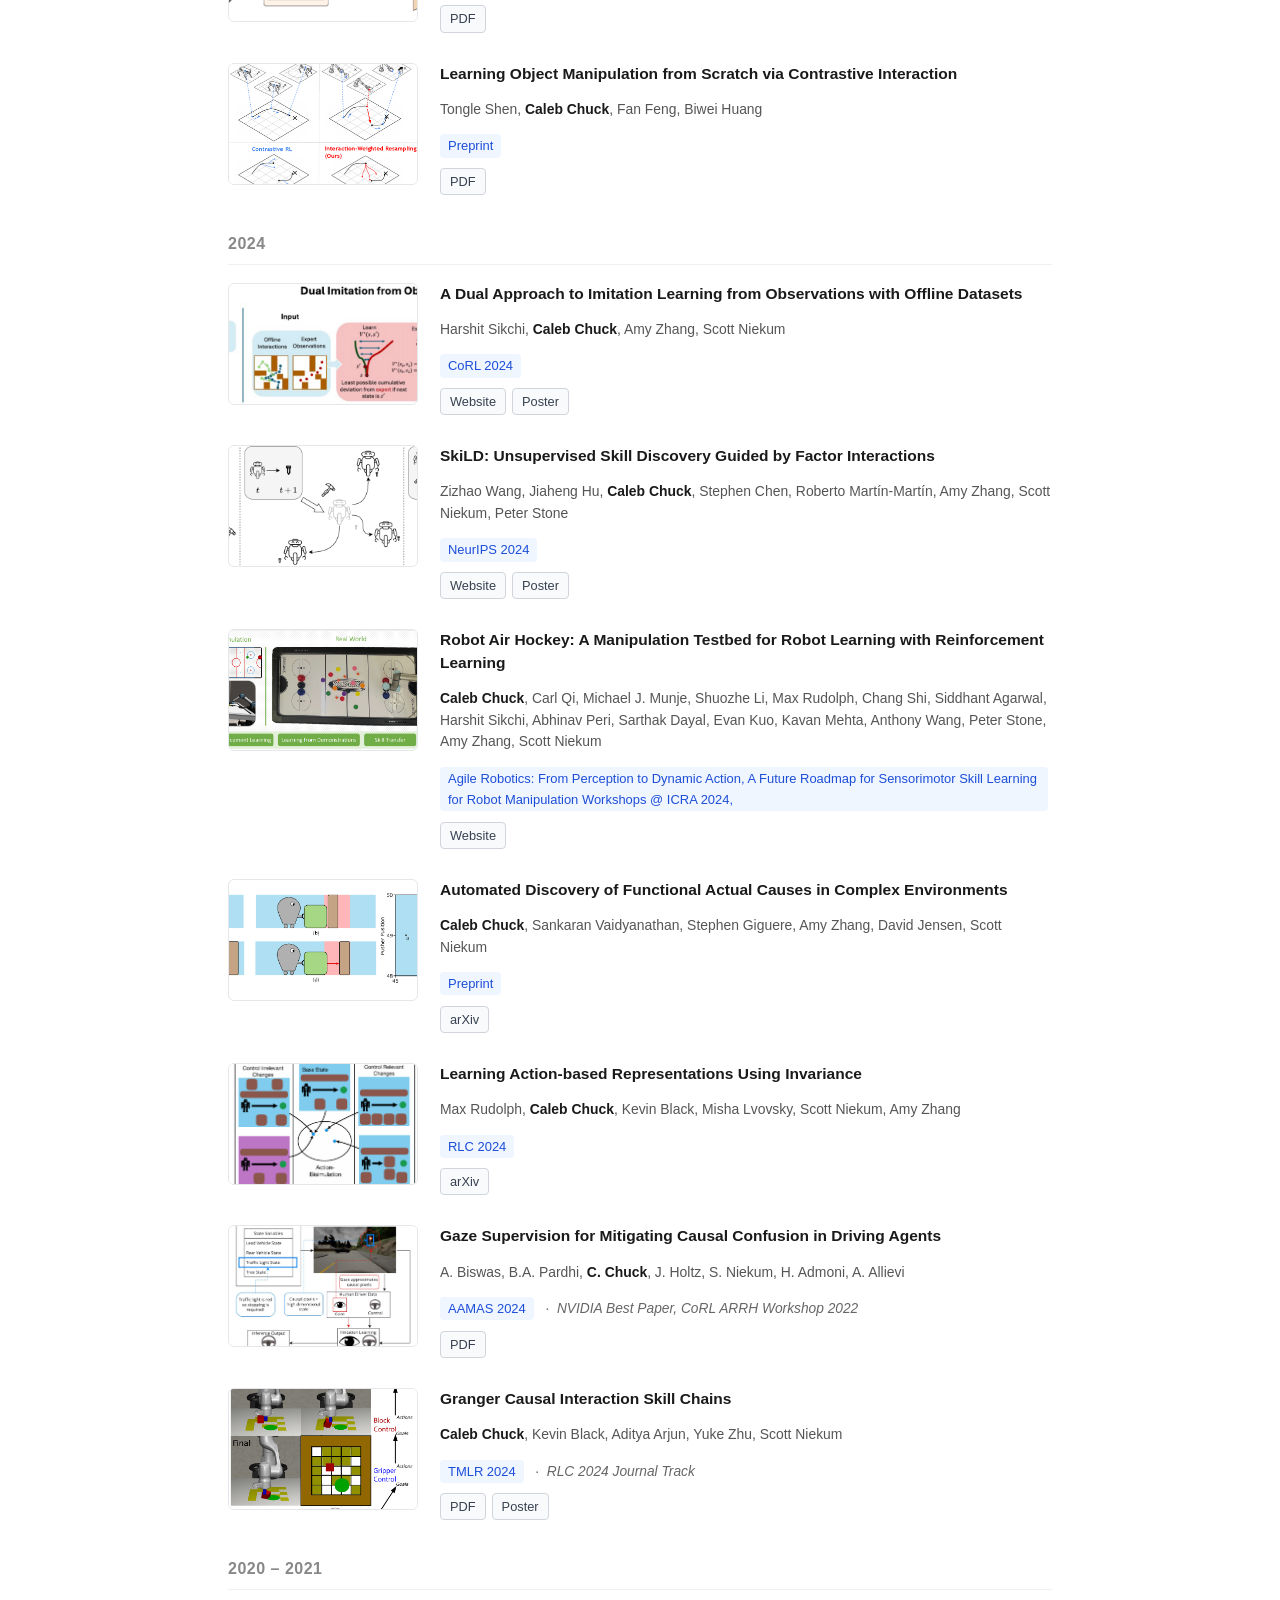
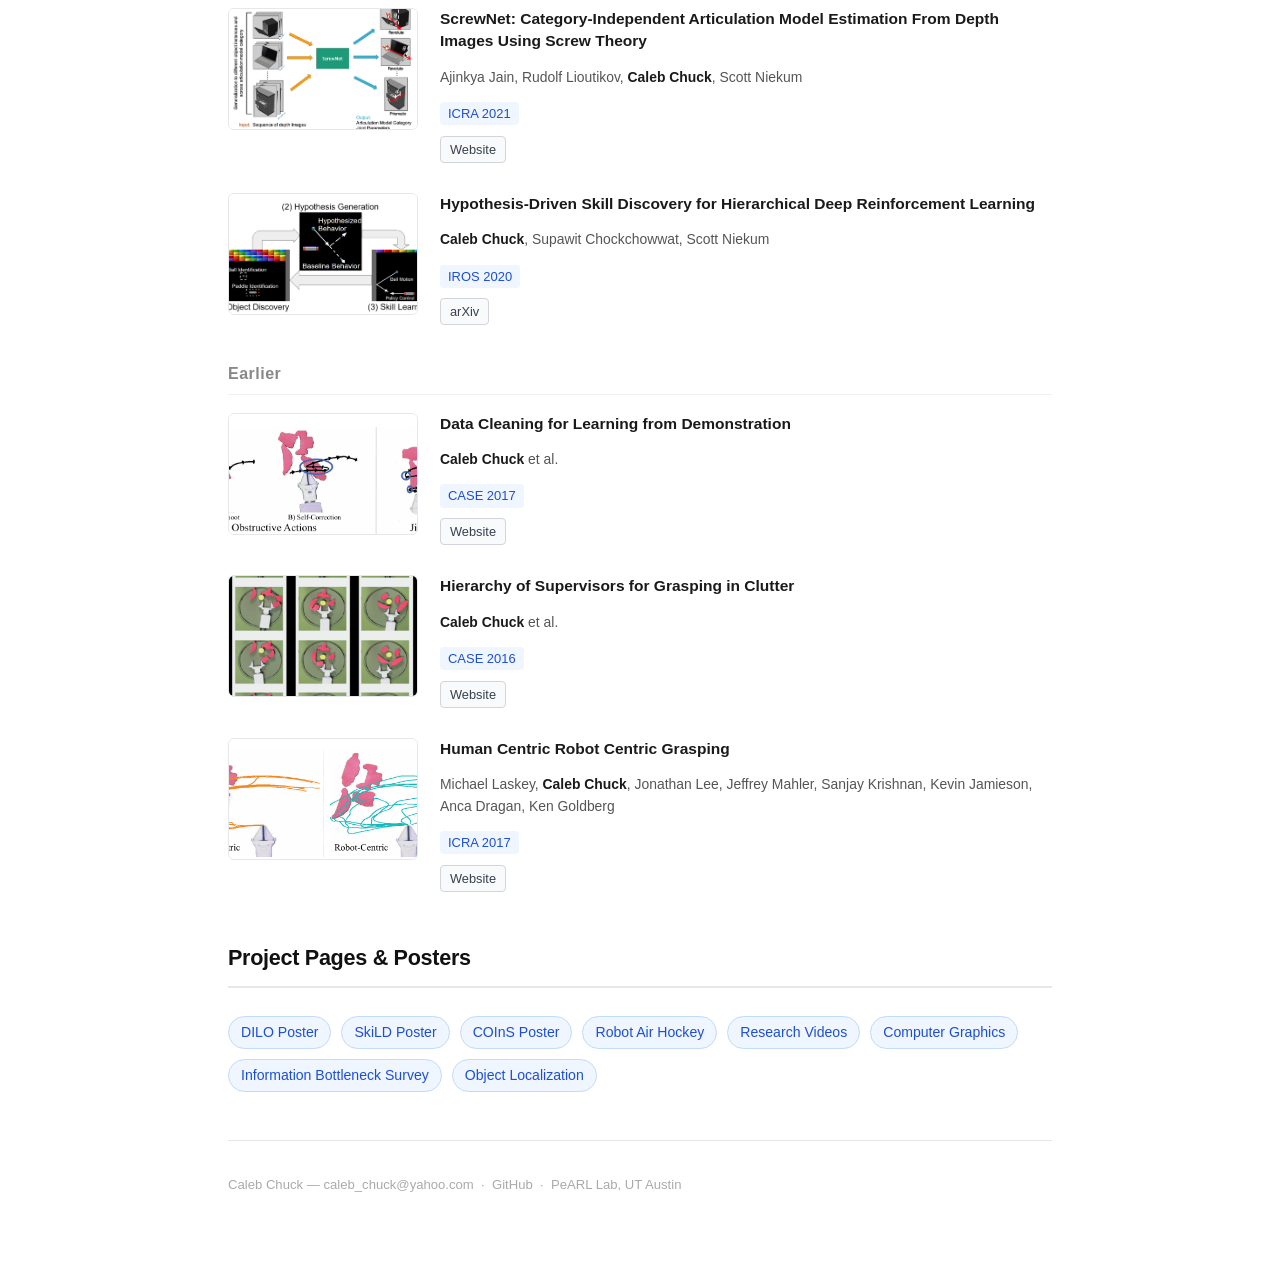
==== commit aa25644c: "updated and modernized website" ====
--- a/index.html
+++ b/index.html
@@ -1,101 +1,482 @@
 <!doctype html>
-<html>
-  <head>
-    <meta charset="utf-8">
-    <meta http-equiv="X-UA-Compatible" content="chrome=1">
-    <title>Caleb Chuck Webpage</title>
-    <link rel="stylesheet" href="stylesheets/styles.css">
-    <link rel="stylesheet" href="stylesheets/github-dark.css">
-    <script src="https://ajax.googleapis.com/ajax/libs/jquery/1.7.1/jquery.min.js"></script>
-    <script src="javascripts/respond.js"></script>
-    <!--[if lt IE 9]>
-      <script src="//html5shiv.googlecode.com/svn/trunk/html5.js"></script>
-    <![endif]-->
-    <!--[if lt IE 8]>
-    <link rel="stylesheet" href="stylesheets/ie.css">
-    <![endif]-->
-    <meta name="viewport" content="width=device-width, initial-scale=1, user-scalable=no">
-
-  </head>
-  <body>
-      <!-- <div id="header">
-        <nav>
-          <li><a href="https://github.com/CalCharles/calcharles.github.io">View On GitHub</a></li>
-          <li class="downloads"><a href="https://github.com/BerkeleyAutomation/lfd_icra2017/zipball/master">ZIP</a></li>
-          <li class="downloads"><a href="https://github.com/BerkeleyAutomation/lfd_icra2017/tarball/master">TAR</a></li>
-          <li class="title">DOWNLOADS</li>
-        </nav>
-      </div> -->
-
-    <div class="wrapper">
-
-      <section>
-        <div id="title">
-          <h1>Webpage Caleb Chuck</h1>
-          <p></p>
-          <center><img width="200" height ="200 "src="./images/CalebChuckMugShot.JPG"></center>
-          <hr>
-          <span class="credits left">Project maintained by <a href="https://github.com/CalCharles">CalCharles</a></span>
-          <span class="credits right">Hosted on GitHub Pages &mdash; Theme by <a href="https://twitter.com/michigangraham">mattgraham</a></span>
-        </div>
-
-        <h3>
-<a id="personalInfo" href="#personalInfo" aria-hidden="true"><span aria-hidden="true" class="octicon octicon-link"></span></a>Personal Information</h3>
-
-<p>
-I am a PhD student at the University of Texas at Austin studying Computer Science. I am working in the Personal Autonomous Robotics Lab (PeARL) with Professor Scott Niekum. I am interested in better understanding how robots can complement humans. I am developing hierarchical object-centric methods to improve robotic manipulation.
-</p>
-
-<h3>
-    <a id="files" class="anchor" href="#files" aria-hidden="true"><span aria-hidden="true" class="octicon octicon-link"></span></a>Publications
-</h3>
-      <ul>
-          <li><a href='https://arxiv.org/pdf/2412.05718'>RLZero: Direct Policy Inference from Language Without In-Domain Supervision</a></li>
-          <li><a href='https://openreview.net/pdf?id=qmtcxAPQu8'>MuSED-FM: A Benchmark For Evaluating Multivariate Time Series Foundation Models</a></li>
-          <li><a href='https://openreview.net/pdf?id=tQtO75p5HA'>A Unified Framework for Unsupervised Reinforcement Learning Algorithms</a></li>
-          <li><a href='https://arxiv.org/pdf/2505.03172'>Null Counterfactual Factor Interactions for Goal-Conditioned Reinforcement Learning</a></li>
-          <li><a href='https://hari-sikchi.github.io/dilo/'>A Dual Approach to Imitation Learning from Observations with Offline Datasets</a></li>
-          <li><a href='https://wangzizhao.github.io/SkiLD/'>SkiLD: Unsupervised Skill Discovery Guided by Factor Interactions</a></li>
-          <li><a href='https://rlairhockey.github.io/'>Robot Air Hockey: A Manipulation Testbed for Robot Learning with Reinforcement Learning</a></li>
-          <li><a href='https://arxiv.org/abs/2404.10883'>Automated Discovery of Functional Actual Causes in Complex Environments</a></li>
-          <li><a href='https://arxiv.org/abs/2403.16369'>Learning Action-based Representations Using Invariance</a></li>
-          <li><a href='https://ajdroid.github.io/assets/papers/Gaze_CC__IEEE_IVS_.pdf'>Gaze Supervision for Mitigating Causal Confusion in Driving Agents</a></li>
-          <li><a href='https://openreview.net/pdf?id=iA2KQyoun1'>Granger Causal Interaction Skill Chains</a></li>
-          <li><a href='https://pearl-utexas.github.io/ScrewNet/'>ScrewNet: Category-Independent Articulation Model Estimation From Depth Images Using Screw Theory</a></li>
-          <li><a href='https://arxiv.org/abs/1906.01408'>Hypothesis-Driven Skill Discovery for Hierarchical Deep Reinforcement Learning</a></li>
-          <li><a href='http://calcharles.github.io/lfd_clean/'>Data Cleaning for Learning from Demonstration</a></li>
-          <li><a href='https://berkeleyautomation.github.io/HierSupCASE/'>Hierarchy of Supervisors for Grasping in Clutter </a></li>
-          <li><a href='https://berkeleyautomation.github.io/lfd_icra2017/'>Human Centric Robot Centric Grasping</a></li>
-      </ul>
-
-<a id="Videos" href="#Videos" aria-hidden="true"><span aria-hidden="true" class="octicon octicon-link"></span></a>A Link to my page of <a href='http://calcharles.github.io/videos/'>research videos</a></h3>
-
-<!-- <a href='http://calcharles.github.io/videos/'>Research videos at University of California, Berkeley</a> -->
-<!-- <h2>Featured Video</h2>
-<iframe width="560" height="315" src="https://www.youtube.com/embed/mMo4VSoM9S0" frameborder="0" allowfullscreen></iframe> -->
-
-<a id="Coursework" href="#Coursework" aria-hidden="true"><span aria-hidden="true" class="octicon octicon-link"></span></a>
-<h3> Project Pages</h3>
-  <ul>
-      <li><a href='https://calcharles.github.io/files/dilo_poster_final.pdf'>DILO Poster</a></li>
-      <li><a href='https://calcharles.github.io/files/SkiLDPoster.pdf'>SkiLD Poster</a></li>
-      <li><a href='https://calcharles.github.io/files/COInSPoster.pdf'>COInS Poster</a></li>
-      <li><a href='https://rlairhockey.github.io/'>Robot Air Hockey</a></li>
-      <li><a href='http://calcharles.github.io/cs184/'>Computer Graphics images and videos</a></li>
-      <li><a href='http://calcharles.github.io/object_finder/'>Locating a hidden object using the Zumy and overhead localization</a></li>
-      <li><a href='http://calcharles.github.io/InfoBottle/'>Literature Survey on the information bottleneck</a></li>
-  </ul>
-
-<!-- <a id="Videos" href="#Videos" aria-hidden="true"><span aria-hidden="true" class="octicon octicon-link"></span></a>A Link to my page of research videos</h3> -->
-
-
-
-
-<p>Please contact Caleb Chuck (caleb_chuck AT yahoo DOT com) for further information.</p>
-      </section>
-
-    </div>
-    <!--[if !IE]><script>fixScale(document);</script><![endif]-->
-    
-  </body>
+<html lang="en">
+<head>
+  <meta charset="utf-8">
+  <meta name="viewport" content="width=device-width, initial-scale=1">
+  <title>Caleb Chuck</title>
+  <link rel="stylesheet" href="stylesheets/academic.css">
+</head>
+<body>
+  <div class="container">
+
+    <!-- ── Profile ── -->
+    <header class="profile">
+      <img class="profile-pic" src="images/CalebChuckMugShot.JPG" alt="Caleb Chuck">
+      <div class="profile-info">
+        <h1>Caleb Chuck</h1>
+        <p class="subtitle">Postdoctoral Researcher &middot; Princeton University &middot; RL Lab</p>
+        <!-- <p class="subtitle">PhD Student &middot; UT Austin &middot; PeARL Lab</p> -->
+        <p class="interests">Reinforcement Learning &middot; Causality &middot; Robotic Manipulation &middot; Representation Learning</p>
+        <div class="profile-links">
+          <a href="mailto:caleb_chuck@yahoo.com">Email</a>
+          <span class="link-sep">/</span>
+          <a href="https://github.com/CalCharles" target="_blank">GitHub</a>
+          <span class="link-sep">/</span>
+          <a href="https://pearl.cs.utexas.edu/" target="_blank">PeARL Lab</a>
+          <span class="link-sep">/</span>
+          <a href="http://calcharles.github.io/videos/">Research Videos</a>
+        </div>
+      </div>
+    </header>
+
+    <!-- ── About ── -->
+    <section class="about">
+      <p>
+        I am a Postdoctoral Researcher at Princeton University in the <a href="">Princeton RL Lab</a>
+        working with Professor Benjamin Eysenbach. I received my PhD from the University of Texas at Austin,
+        delightfully co-advised by Professor Scott Niekum in the
+        <a href="https://pearl.cs.utexas.edu/" target="_blank">Personal Autonomous Robotics Lab (PeARL)</a>
+        and Professor Amy Zhang in the <a href="https://midi-lab.github.io/" target="_blank">Machine Intelligence and Decisionmaking Lab</a>,
+        while also working with Professor Yuke Zhu and the <a href="https://rpl.cs.utexas.edu/" target="_blank">Robotic Perception and Learning Lab</a>.
+        My research focuses on developing unsupervised hierarchical and factorized methods for robotic manipulation
+        and sequential decision-making, with interests in reinforcement learning, causal reasoning, skill discovery,
+        and representation learning. I am broadly interested in how robots can better complement and collaborate
+        with humans through factorized representations of the world. I am currently investigating the question:
+        How can we enable agents with directed exploration so that they can meaningfully understand, explain,
+        and improve both their and our decision-making?
+      </p>
+    </section>
+
+    <!-- ── Publications ── -->
+    <section class="publications">
+      <h2 class="section-heading">Publications</h2>
+
+      <!-- 2025–2026 -->
+      <div class="year-group">
+        <div class="year-label">2025 &ndash; 2026</div>
+
+        <div class="pub-entry">
+          <div class="pub-image">
+            <img src="images/papers/rlzero.png" alt="RLZero teaser">
+          </div>
+          <div class="pub-content">
+            <div class="pub-title">
+              <a href="https://arxiv.org/pdf/2412.05718" target="_blank">RLZero: Direct Policy Inference from Language Without In-Domain Supervision</a>
+            </div>
+            <p class="pub-authors">
+              Harshit Sikchi, Siddhant Agarwal, Pranaya Jajoo, Samyak Parajuli,
+              <strong>Caleb Chuck</strong>, Max Rudolph, Peter Stone, Amy Zhang, Scott Niekum
+            </p>
+            <p class="pub-venue">
+              <span class="venue-badge">NeurIPS 2025</span>
+            </p>
+            <div class="pub-links">
+              <a href="https://arxiv.org/pdf/2412.05718" target="_blank">PDF</a>
+            </div>
+          </div>
+        </div>
+
+        <div class="pub-entry">
+          <div class="pub-image">
+            <img src="images/papers/mused-fm.png" alt="MuSED-FM teaser">
+          </div>
+          <div class="pub-content">
+            <div class="pub-title">
+              <a href="https://openreview.net/pdf?id=qmtcxAPQu8" target="_blank">MuSED-FM: A Benchmark For Evaluating Multivariate Time Series Foundation Models</a>
+            </div>
+            <p class="pub-authors">
+              <strong>Caleb Chuck</strong>, Sai Shankar Narasimhan, Shubhankar Agarwal, Aditya Narayanan,
+              Avantika Gupta, Raghav Mallampalli, Fan Feng, Anthony Bao, Jeffrey B. Lai,
+              William Gilpin, Sandeep P. Chinchali, Sujay Sanghavi
+            </p>
+            <p class="pub-venue">
+              <span class="venue-badge">Preprint</span>
+            </p>
+            <div class="pub-links">
+              <a href="https://openreview.net/pdf?id=qmtcxAPQu8" target="_blank">PDF</a>
+            </div>
+          </div>
+        </div>
+
+        <div class="pub-entry">
+          <div class="pub-image">
+            <img src="images/papers/rl_unification.png" alt="RL Unification teaser">
+          </div>
+          <div class="pub-content">
+            <div class="pub-title">
+              <a href="https://openreview.net/pdf?id=tQtO75p5HA" target="_blank">A Unified Framework for Unsupervised Reinforcement Learning Algorithms</a>
+            </div>
+            <p class="pub-authors">
+              Siddhant Agarwal, <strong>Caleb Chuck</strong>, Harshit Sikchi, Jiaheng Hu,
+              Max Rudolph, Scott Niekum, Peter Stone, Amy Zhang
+            </p>
+            <p class="pub-venue">
+              <span class="venue-badge">RLC 2025 Workshop</span>
+            </p>
+            <div class="pub-links">
+              <a href="https://openreview.net/pdf?id=tQtO75p5HA" target="_blank">PDF</a>
+            </div>
+          </div>
+        </div>
+
+        <div class="pub-entry">
+          <div class="pub-image">
+            <img src="images/papers/null_counterfactual.png" alt="Null Counterfactual Factor Interactions teaser">
+          </div>
+          <div class="pub-content">
+            <div class="pub-title">
+              <a href="https://arxiv.org/pdf/2505.03172" target="_blank">Null Counterfactual Factor Interactions for Goal-Conditioned Reinforcement Learning</a>
+            </div>
+            <p class="pub-authors">
+              <strong>Caleb Chuck</strong>, Fan Feng, Carl Qi, Chang Shi, Siddhant Agarwal, Amy Zhang, Scott Niekum
+            </p>
+            <p class="pub-venue">
+              <span class="venue-badge">ICLR 2025</span>
+            </p>
+            <div class="pub-links">
+              <a href="https://arxiv.org/pdf/2505.03172" target="_blank">PDF</a>
+            </div>
+          </div>
+        </div>
+
+        <div class="pub-entry">
+          <div class="pub-image">
+            <img src="images/papers/carl.png" alt="CARL teaser">
+          </div>
+          <div class="pub-content">
+            <div class="pub-title">
+              <a href="https://arxiv.org/pdf/2605.26371" target="_blank">Exploiting Local Dynamics Regularity for Reusable Skills in Offline Hierarchical RL</a>
+            </div>
+            <p class="pub-authors">
+              Sarthak Dayal, Abhinav Peri, Carl Qi, Claas Voelcker, Alexander Levine,
+              <strong>Caleb Chuck</strong>, Amy Zhang
+            </p>
+            <p class="pub-venue">
+              <span class="venue-badge">Preprint</span>
+            </p>
+            <div class="pub-links">
+              <a href="https://arxiv.org/pdf/2605.26371" target="_blank">PDF</a>
+            </div>
+          </div>
+        </div>
+
+        <div class="pub-entry">
+          <div class="pub-image">
+            <img src="images/papers/iwr.png" alt="IWR teaser">
+          </div>
+          <div class="pub-content">
+            <div class="pub-title">
+              <a href="https://arxiv.org/pdf/2606.11525" target="_blank">Learning Object Manipulation from Scratch via Contrastive Interaction</a>
+            </div>
+            <p class="pub-authors">
+              Tongle Shen, <strong>Caleb Chuck</strong>, Fan Feng, Biwei Huang
+            </p>
+            <p class="pub-venue">
+              <span class="venue-badge">Preprint</span>
+            </p>
+            <div class="pub-links">
+              <a href="https://arxiv.org/pdf/2606.11525" target="_blank">PDF</a>
+            </div>
+          </div>
+        </div>
+
+      </div><!-- /year-group 2025 -->
+
+      <!-- 2024 -->
+      <div class="year-group">
+        <div class="year-label">2024</div>
+
+        <div class="pub-entry">
+          <div class="pub-image">
+            <img src="images/papers/dilo.png" alt="DILO teaser">
+          </div>
+          <div class="pub-content">
+            <div class="pub-title">
+              <a href="https://hari-sikchi.github.io/dilo/" target="_blank">A Dual Approach to Imitation Learning from Observations with Offline Datasets</a>
+            </div>
+            <p class="pub-authors">
+              Harshit Sikchi, <strong>Caleb Chuck</strong>, Amy Zhang, Scott Niekum
+            </p>
+            <p class="pub-venue">
+              <span class="venue-badge">CoRL 2024</span>
+            </p>
+            <div class="pub-links">
+              <a href="https://hari-sikchi.github.io/dilo/" target="_blank">Website</a>
+              <a href="https://calcharles.github.io/files/dilo_poster_final.pdf" target="_blank">Poster</a>
+            </div>
+          </div>
+        </div>
+
+        <div class="pub-entry">
+          <div class="pub-image">
+            <img src="images/papers/skild.png" alt="SkiLD teaser">
+          </div>
+          <div class="pub-content">
+            <div class="pub-title">
+              <a href="https://wangzizhao.github.io/SkiLD/" target="_blank">SkiLD: Unsupervised Skill Discovery Guided by Factor Interactions</a>
+            </div>
+            <p class="pub-authors">
+              Zizhao Wang, Jiaheng Hu, <strong>Caleb Chuck</strong>, Stephen Chen,
+              Roberto Mart&iacute;n-Mart&iacute;n, Amy Zhang, Scott Niekum, Peter Stone
+            </p>
+            <p class="pub-venue">
+              <span class="venue-badge">NeurIPS 2024</span>
+            </p>
+            <div class="pub-links">
+              <a href="https://wangzizhao.github.io/SkiLD/" target="_blank">Website</a>
+              <a href="https://calcharles.github.io/files/SkiLDPoster.pdf" target="_blank">Poster</a>
+            </div>
+          </div>
+        </div>
+
+        <div class="pub-entry">
+          <div class="pub-image">
+            <img src="images/papers/airhockey.png" alt="Robot Air Hockey teaser">
+          </div>
+          <div class="pub-content">
+            <div class="pub-title">
+              <a href="https://rlairhockey.github.io/" target="_blank">Robot Air Hockey: A Manipulation Testbed for Robot Learning with Reinforcement Learning</a>
+            </div>
+            <p class="pub-authors">
+              <strong>Caleb Chuck</strong>, Carl Qi, Michael J. Munje, Shuozhe Li, Max Rudolph,
+              Chang Shi, Siddhant Agarwal, Harshit Sikchi, Abhinav Peri, Sarthak Dayal,
+              Evan Kuo, Kavan Mehta, Anthony Wang, Peter Stone, Amy Zhang, Scott Niekum
+            </p>
+            <p class="pub-venue">
+              <span class="venue-badge">Agile Robotics: From Perception to Dynamic Action, A Future Roadmap for Sensorimotor Skill Learning for Robot Manipulation Workshops @ ICRA 2024, </span>
+            </p>
+            <div class="pub-links">
+              <a href="https://rlairhockey.github.io/" target="_blank">Website</a>
+            </div>
+          </div>
+        </div>
+
+        <div class="pub-entry">
+          <div class="pub-image">
+            <img src="images/papers/causes.png" alt="Automated Discovery of Functional Actual Causes teaser">
+          </div>
+          <div class="pub-content">
+            <div class="pub-title">
+              <a href="https://arxiv.org/abs/2404.10883" target="_blank">Automated Discovery of Functional Actual Causes in Complex Environments</a>
+            </div>
+            <p class="pub-authors">
+              <strong>Caleb Chuck</strong>, Sankaran Vaidyanathan, Stephen Giguere, Amy Zhang, David Jensen, Scott Niekum
+            </p>
+            <p class="pub-venue">
+              <span class="venue-badge">Preprint</span>
+            </p>
+            <div class="pub-links">
+              <a href="https://arxiv.org/abs/2404.10883" target="_blank">arXiv</a>
+            </div>
+          </div>
+        </div>
+
+        <div class="pub-entry">
+          <div class="pub-image">
+            <img src="images/papers/actionrep.png" alt="Action-based Representations teaser">
+          </div>
+          <div class="pub-content">
+            <div class="pub-title">
+              <a href="https://arxiv.org/abs/2403.16369" target="_blank">Learning Action-based Representations Using Invariance</a>
+            </div>
+            <p class="pub-authors">
+              Max Rudolph, <strong>Caleb Chuck</strong>, Kevin Black, Misha Lvovsky, Scott Niekum, Amy Zhang
+            </p>
+            <p class="pub-venue">
+              <span class="venue-badge">RLC 2024</span>
+            </p>
+            <div class="pub-links">
+              <a href="https://arxiv.org/abs/2403.16369" target="_blank">arXiv</a>
+            </div>
+          </div>
+        </div>
+
+        <div class="pub-entry">
+          <div class="pub-image">
+            <img src="images/papers/gaze.jpg" alt="Gaze Supervision teaser">
+          </div>
+          <div class="pub-content">
+            <div class="pub-title">
+              <a href="https://ajdroid.github.io/assets/papers/Gaze_CC__IEEE_IVS_.pdf" target="_blank">Gaze Supervision for Mitigating Causal Confusion in Driving Agents</a>
+            </div>
+            <p class="pub-authors">
+              A. Biswas, B.A. Pardhi, <strong>C. Chuck</strong>, J. Holtz, S. Niekum, H. Admoni, A. Allievi
+            </p>
+            <p class="pub-venue">
+              <span class="venue-badge">AAMAS 2024</span>
+              &nbsp;&middot;&nbsp; <em>NVIDIA Best Paper, CoRL ARRH Workshop 2022</em>
+            </p>
+            <div class="pub-links">
+              <a href="https://ajdroid.github.io/assets/papers/Gaze_CC__IEEE_IVS_.pdf" target="_blank">PDF</a>
+            </div>
+          </div>
+        </div>
+
+        <div class="pub-entry">
+          <div class="pub-image">
+            <img src="images/papers/coins.png" alt="COInS teaser">
+          </div>
+          <div class="pub-content">
+            <div class="pub-title">
+              <a href="https://openreview.net/pdf?id=iA2KQyoun1" target="_blank">Granger Causal Interaction Skill Chains</a>
+            </div>
+            <p class="pub-authors">
+              <strong>Caleb Chuck</strong>, Kevin Black, Aditya Arjun, Yuke Zhu, Scott Niekum
+            </p>
+            <p class="pub-venue">
+              <span class="venue-badge">TMLR 2024</span>
+              &nbsp;&middot;&nbsp; <em>RLC 2024 Journal Track</em>
+            </p>
+            <div class="pub-links">
+              <a href="https://openreview.net/pdf?id=iA2KQyoun1" target="_blank">PDF</a>
+              <a href="https://calcharles.github.io/files/COInSPoster.pdf" target="_blank">Poster</a>
+            </div>
+          </div>
+        </div>
+
+      </div><!-- /year-group 2024 -->
+
+      <!-- 2020–2021 -->
+      <div class="year-group">
+        <div class="year-label">2020 &ndash; 2021</div>
+
+        <div class="pub-entry">
+          <div class="pub-image">
+            <img src="images/papers/screwnet.png" alt="ScrewNet teaser">
+          </div>
+          <div class="pub-content">
+            <div class="pub-title">
+              <a href="https://pearl-utexas.github.io/ScrewNet/" target="_blank">ScrewNet: Category-Independent Articulation Model Estimation From Depth Images Using Screw Theory</a>
+            </div>
+            <p class="pub-authors">
+              Ajinkya Jain, Rudolf Lioutikov, <strong>Caleb Chuck</strong>, Scott Niekum
+            </p>
+            <p class="pub-venue">
+              <span class="venue-badge">ICRA 2021</span>
+            </p>
+            <div class="pub-links">
+              <a href="https://pearl-utexas.github.io/ScrewNet/" target="_blank">Website</a>
+            </div>
+          </div>
+        </div>
+
+        <div class="pub-entry">
+          <div class="pub-image">
+            <img src="images/papers/hype.png" alt="HyPE teaser">
+          </div>
+          <div class="pub-content">
+            <div class="pub-title">
+              <a href="https://arxiv.org/abs/1906.01408" target="_blank">Hypothesis-Driven Skill Discovery for Hierarchical Deep Reinforcement Learning</a>
+            </div>
+            <p class="pub-authors">
+              <strong>Caleb Chuck</strong>, Supawit Chockchowwat, Scott Niekum
+            </p>
+            <p class="pub-venue">
+              <span class="venue-badge">IROS 2020</span>
+            </p>
+            <div class="pub-links">
+              <a href="https://arxiv.org/abs/1906.01408" target="_blank">arXiv</a>
+            </div>
+          </div>
+        </div>
+
+      </div><!-- /year-group 2020-2021 -->
+
+      <!-- Earlier -->
+      <div class="year-group">
+        <div class="year-label">Earlier</div>
+
+        <div class="pub-entry">
+          <div class="pub-image">
+            <img src="images/papers/data_clean.png" alt="Data Cleaning for LfD">
+          </div>
+          <div class="pub-content">
+            <div class="pub-title">
+              <a href="http://calcharles.github.io/lfd_clean/" target="_blank">Data Cleaning for Learning from Demonstration</a>
+            </div>
+            <p class="pub-authors">
+              <strong>Caleb Chuck</strong> et al.
+            </p>
+            <p class="pub-venue">
+              <span class="venue-badge">CASE 2017</span>
+            </p>
+            <div class="pub-links">
+              <a href="http://calcharles.github.io/lfd_clean/" target="_blank">Website</a>
+            </div>
+          </div>
+        </div>
+
+        <div class="pub-entry">
+          <div class="pub-image">
+            <img src="images/papers/hiersup.png" alt="Hierarchy of Supervisors teaser">
+          </div>
+          <div class="pub-content">
+            <div class="pub-title">
+              <a href="https://berkeleyautomation.github.io/HierSupCASE/" target="_blank">Hierarchy of Supervisors for Grasping in Clutter</a>
+            </div>
+            <p class="pub-authors">
+              <strong>Caleb Chuck</strong> et al.
+            </p>
+            <p class="pub-venue">
+              <span class="venue-badge">CASE 2016</span>
+            </p>
+            <div class="pub-links">
+              <a href="https://berkeleyautomation.github.io/HierSupCASE/" target="_blank">Website</a>
+            </div>
+          </div>
+        </div>
+
+        <div class="pub-entry">
+          <div class="pub-image">
+            <img src="images/papers/hcrc-sampling.png" alt="Human Centric Robot Centric Grasping teaser">
+          </div>
+          <div class="pub-content">
+            <div class="pub-title">
+              <a href="https://berkeleyautomation.github.io/lfd_icra2017/" target="_blank">Human Centric Robot Centric Grasping</a>
+            </div>
+            <p class="pub-authors">
+              Michael Laskey, <strong>Caleb Chuck</strong>, Jonathan Lee, Jeffrey Mahler,
+              Sanjay Krishnan, Kevin Jamieson, Anca Dragan, Ken Goldberg
+            </p>
+            <p class="pub-venue">
+              <span class="venue-badge">ICRA 2017</span>
+            </p>
+            <div class="pub-links">
+              <a href="https://berkeleyautomation.github.io/lfd_icra2017/" target="_blank">Website</a>
+            </div>
+          </div>
+        </div>
+
+      </div><!-- /year-group earlier -->
+
+    </section><!-- /publications -->
+
+    <!-- ── Project Pages ── -->
+    <section class="projects">
+      <h2 class="section-heading">Project Pages &amp; Posters</h2>
+      <div class="project-grid">
+        <a class="project-tag" href="https://calcharles.github.io/files/dilo_poster_final.pdf" target="_blank">DILO Poster</a>
+        <a class="project-tag" href="https://calcharles.github.io/files/SkiLDPoster.pdf" target="_blank">SkiLD Poster</a>
+        <a class="project-tag" href="https://calcharles.github.io/files/COInSPoster.pdf" target="_blank">COInS Poster</a>
+        <a class="project-tag" href="https://rlairhockey.github.io/" target="_blank">Robot Air Hockey</a>
+        <a class="project-tag" href="http://calcharles.github.io/videos/" target="_blank">Research Videos</a>
+        <a class="project-tag" href="http://calcharles.github.io/cs184/" target="_blank">Computer Graphics</a>
+        <a class="project-tag" href="http://calcharles.github.io/InfoBottle/" target="_blank">Information Bottleneck Survey</a>
+        <a class="project-tag" href="http://calcharles.github.io/object_finder/" target="_blank">Object Localization</a>
+      </div>
+    </section>
+
+    <!-- ── Footer ── -->
+    <footer>
+      <p>
+        Caleb Chuck &mdash; <a href="mailto:caleb_chuck@yahoo.com">caleb_chuck@yahoo.com</a>
+        &nbsp;&middot;&nbsp;
+        <a href="https://github.com/CalCharles" target="_blank">GitHub</a>
+        &nbsp;&middot;&nbsp;
+        <a href="https://pearl.cs.utexas.edu/" target="_blank">PeARL Lab, UT Austin</a>
+      </p>
+    </footer>
+
+  </div><!-- /container -->
+</body>
 </html>
--- a/stylesheets/academic.css
+++ b/stylesheets/academic.css
@@ -0,0 +1,313 @@
+*, *::before, *::after {
+  box-sizing: border-box;
+}
+
+body {
+  font-family: -apple-system, BlinkMacSystemFont, 'Segoe UI', Roboto, 'Helvetica Neue', Arial, sans-serif;
+  line-height: 1.65;
+  color: #2d2d2d;
+  background: #ffffff;
+  margin: 0;
+  padding: 0;
+  font-size: 15px;
+}
+
+.container {
+  max-width: 880px;
+  margin: 0 auto;
+  padding: 48px 28px 64px;
+}
+
+/* ── Profile ── */
+.profile {
+  display: flex;
+  align-items: flex-start;
+  gap: 36px;
+  margin-bottom: 40px;
+}
+
+.profile-pic {
+  width: 148px;
+  height: 148px;
+  border-radius: 50%;
+  object-fit: cover;
+  flex-shrink: 0;
+  border: 3px solid #e5e7eb;
+}
+
+.profile-info {
+  flex: 1;
+}
+
+.profile-info h1 {
+  font-size: 2rem;
+  font-weight: 700;
+  margin: 0 0 4px;
+  color: #111;
+  letter-spacing: -0.5px;
+}
+
+.profile-info .subtitle {
+  color: #555;
+  margin: 0 0 6px;
+  font-size: 1rem;
+}
+
+.profile-info .interests {
+  color: #666;
+  margin: 0 0 18px;
+  font-size: 0.92rem;
+  letter-spacing: 0.01em;
+}
+
+.profile-links {
+  display: flex;
+  flex-wrap: wrap;
+  gap: 6px 16px;
+}
+
+.profile-links a {
+  color: #1d4ed8;
+  text-decoration: none;
+  font-size: 0.9rem;
+  font-weight: 500;
+}
+
+.profile-links a:hover {
+  color: #1e40af;
+  text-decoration: underline;
+}
+
+.link-sep {
+  color: #ccc;
+  font-size: 0.9rem;
+}
+
+/* ── About ── */
+.about {
+  margin-bottom: 40px;
+  padding-bottom: 36px;
+  border-bottom: 1px solid #e9eaec;
+}
+
+.about p {
+  color: #444;
+  font-size: 0.97rem;
+  line-height: 1.75;
+  margin: 0;
+}
+
+/* ── Section headings ── */
+.section-heading {
+  font-size: 1.35rem;
+  font-weight: 700;
+  color: #111;
+  margin: 0 0 28px;
+  padding-bottom: 10px;
+  border-bottom: 2px solid #e5e7eb;
+  letter-spacing: -0.3px;
+}
+
+/* ── Publications ── */
+.publications {
+  margin-bottom: 48px;
+}
+
+.year-group {
+  margin-bottom: 36px;
+}
+
+.year-label {
+  font-size: 1rem;
+  font-weight: 600;
+  color: #888;
+  margin-bottom: 18px;
+  padding-bottom: 6px;
+  border-bottom: 1px solid #f0f0f0;
+  letter-spacing: 0.5px;
+}
+
+.pub-entry {
+  display: flex;
+  gap: 22px;
+  margin-bottom: 30px;
+  align-items: flex-start;
+}
+
+.pub-image {
+  width: 190px;
+  flex-shrink: 0;
+}
+
+.pub-image img {
+  width: 190px;
+  height: 122px;
+  object-fit: cover;
+  border-radius: 6px;
+  border: 1px solid #e5e7eb;
+  display: block;
+}
+
+.pub-placeholder {
+  width: 190px;
+  height: 122px;
+  border-radius: 6px;
+  border: 1px solid #e5e7eb;
+  display: flex;
+  align-items: center;
+  justify-content: center;
+  font-size: 0.72rem;
+  font-weight: 600;
+  color: #999;
+  text-align: center;
+  padding: 10px;
+  letter-spacing: 0.3px;
+  text-transform: uppercase;
+}
+
+.pub-placeholder.rl       { background: linear-gradient(135deg, #eff6ff, #dbeafe); }
+.pub-placeholder.robotics { background: linear-gradient(135deg, #f0fdf4, #dcfce7); }
+.pub-placeholder.timeseries { background: linear-gradient(135deg, #faf5ff, #ede9fe); }
+.pub-placeholder.causal   { background: linear-gradient(135deg, #fff7ed, #fed7aa); }
+
+.pub-content {
+  flex: 1;
+  min-width: 0;
+}
+
+.pub-title {
+  font-size: 0.97rem;
+  font-weight: 600;
+  line-height: 1.45;
+  margin-bottom: 7px;
+}
+
+.pub-title a {
+  color: #1a1a1a;
+  text-decoration: none;
+}
+
+.pub-title a:hover {
+  color: #1d4ed8;
+}
+
+.pub-authors {
+  font-size: 0.87rem;
+  color: #555;
+  margin-bottom: 5px;
+  line-height: 1.55;
+}
+
+.pub-authors strong {
+  color: #1a1a1a;
+  font-weight: 600;
+}
+
+.pub-venue {
+  font-size: 0.86rem;
+  color: #666;
+  margin-bottom: 10px;
+}
+
+.venue-badge {
+  display: inline-block;
+  background: #eff6ff;
+  color: #1d4ed8;
+  padding: 1px 8px;
+  border-radius: 4px;
+  font-size: 0.81rem;
+  font-weight: 500;
+  font-style: normal;
+  margin-right: 4px;
+}
+
+.pub-links {
+  display: flex;
+  flex-wrap: wrap;
+  gap: 6px;
+}
+
+.pub-links a {
+  font-size: 0.8rem;
+  color: #374151;
+  text-decoration: none;
+  border: 1px solid #d1d5db;
+  padding: 2px 9px;
+  border-radius: 4px;
+  background: #f9fafb;
+  transition: background 0.1s, border-color 0.1s;
+}
+
+.pub-links a:hover {
+  background: #f0f4ff;
+  border-color: #93c5fd;
+  color: #1d4ed8;
+}
+
+/* ── Projects section ── */
+.projects {
+  margin-bottom: 48px;
+}
+
+.project-grid {
+  display: flex;
+  flex-wrap: wrap;
+  gap: 10px;
+}
+
+.project-tag {
+  color: #1d4ed8;
+  text-decoration: none;
+  font-size: 0.88rem;
+  border: 1px solid #bfdbfe;
+  padding: 4px 12px;
+  border-radius: 20px;
+  background: #eff6ff;
+}
+
+.project-tag:hover {
+  background: #dbeafe;
+}
+
+/* ── Footer ── */
+footer {
+  margin-top: 24px;
+  padding-top: 20px;
+  border-top: 1px solid #e5e7eb;
+  color: #aaa;
+  font-size: 0.82rem;
+}
+
+footer a {
+  color: #aaa;
+  text-decoration: none;
+}
+
+footer a:hover {
+  color: #666;
+}
+
+/* ── Responsive ── */
+@media (max-width: 640px) {
+  .profile {
+    flex-direction: column;
+    align-items: center;
+    text-align: center;
+    gap: 20px;
+  }
+
+  .profile-links {
+    justify-content: center;
+  }
+
+  .pub-entry {
+    flex-direction: column;
+  }
+
+  .pub-image,
+  .pub-image img,
+  .pub-placeholder {
+    width: 100%;
+    height: 140px;
+  }
+}
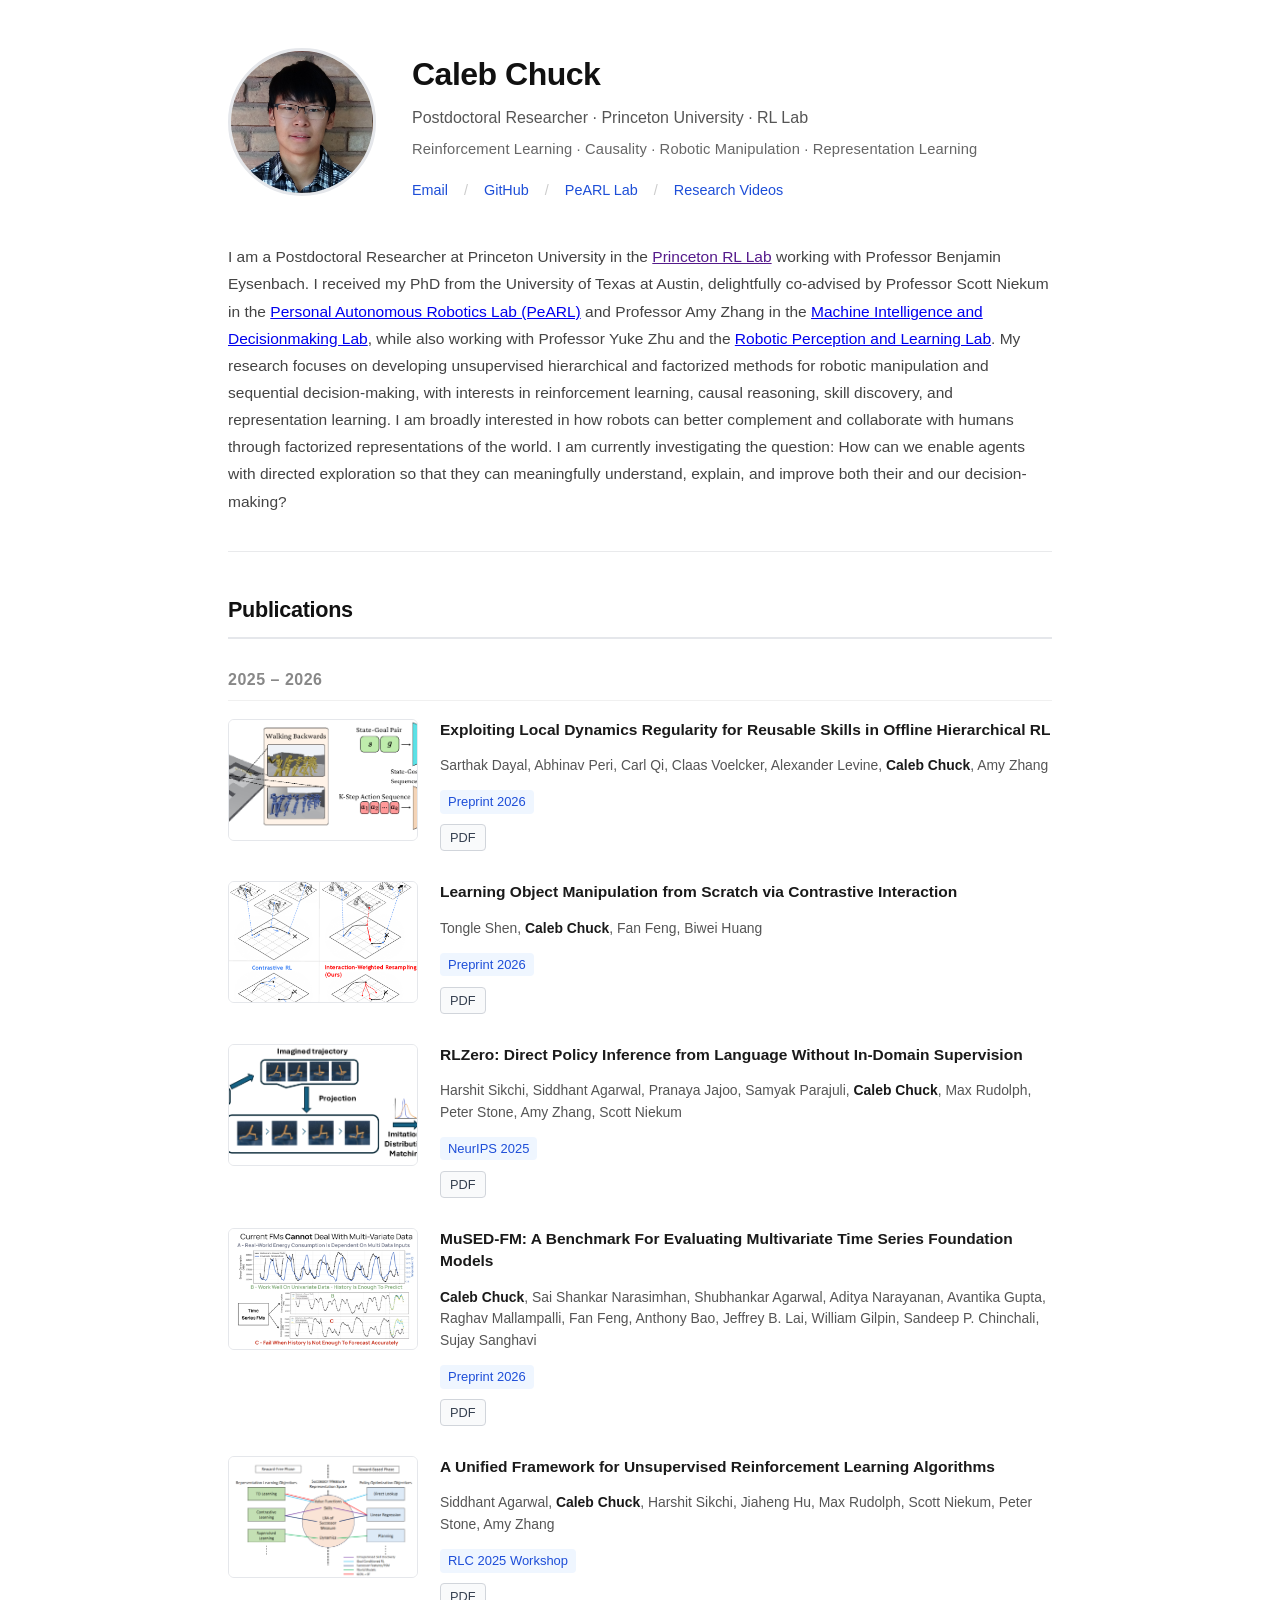
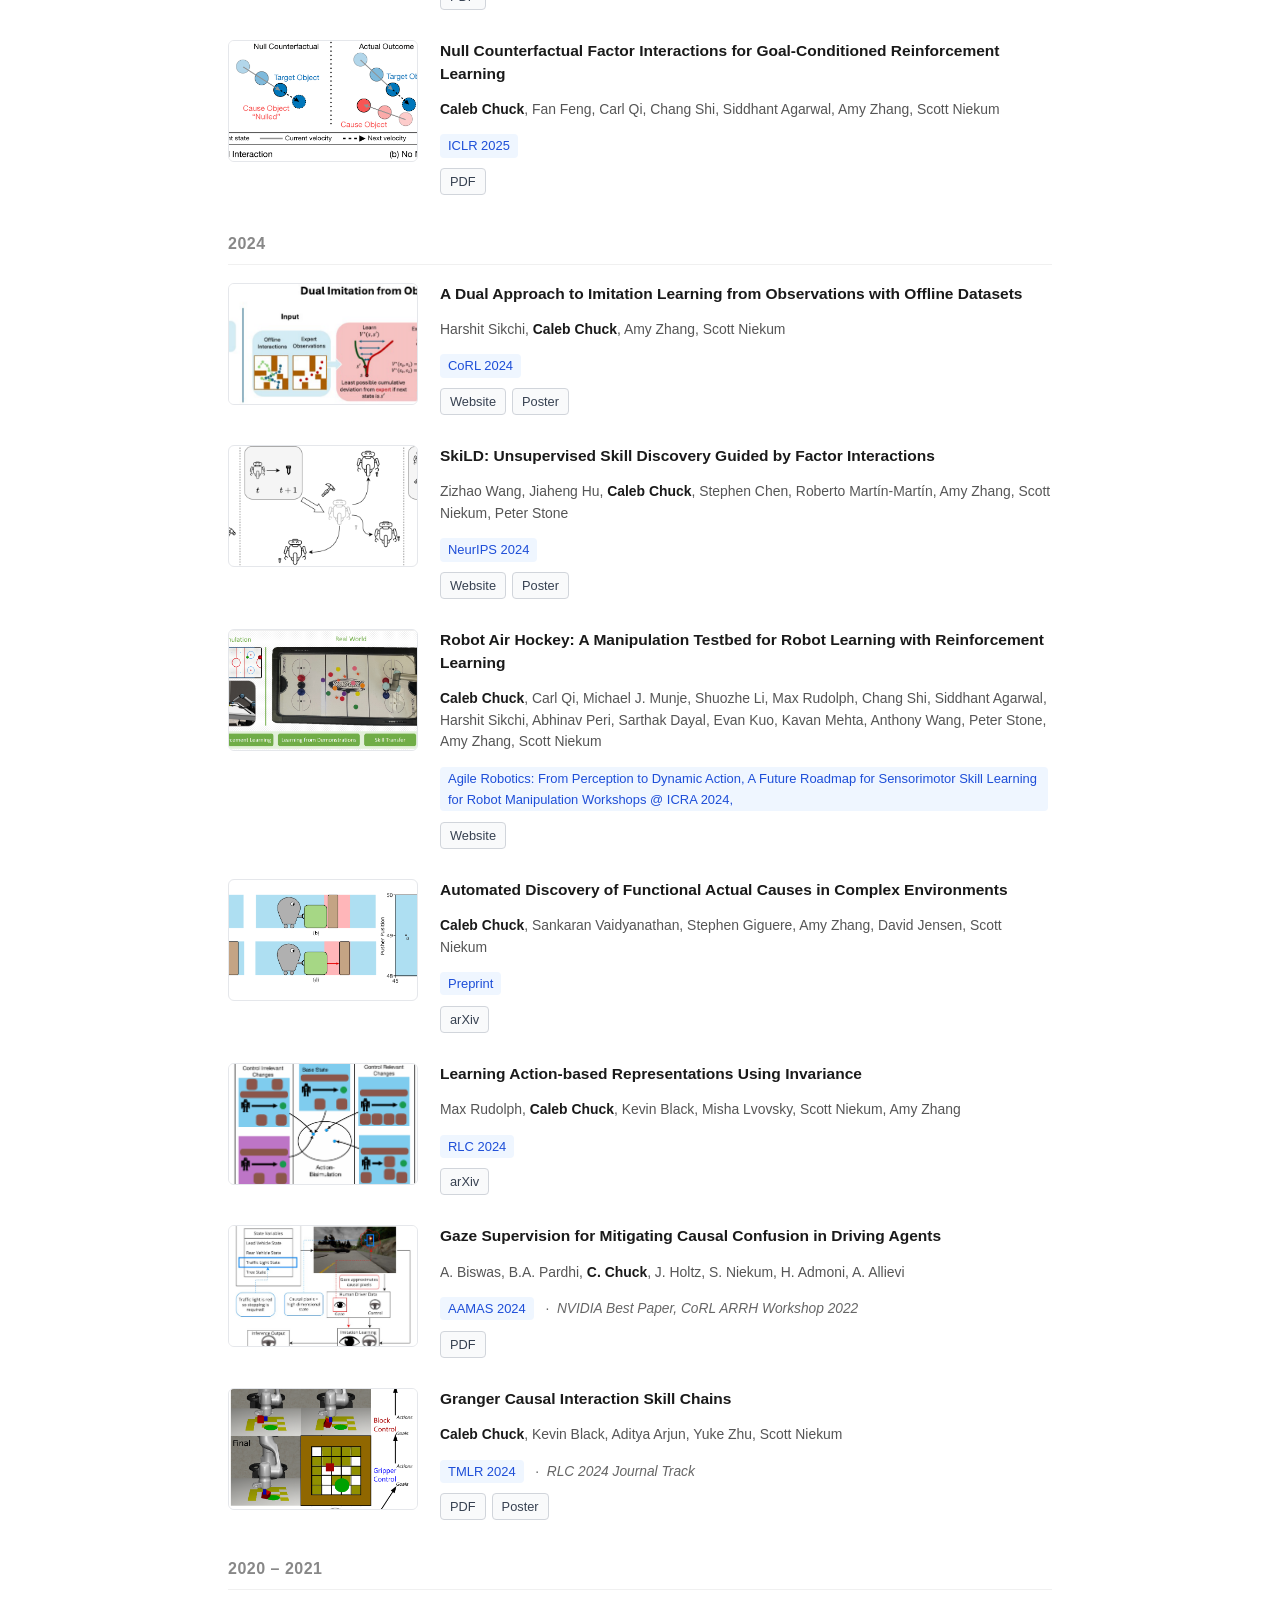
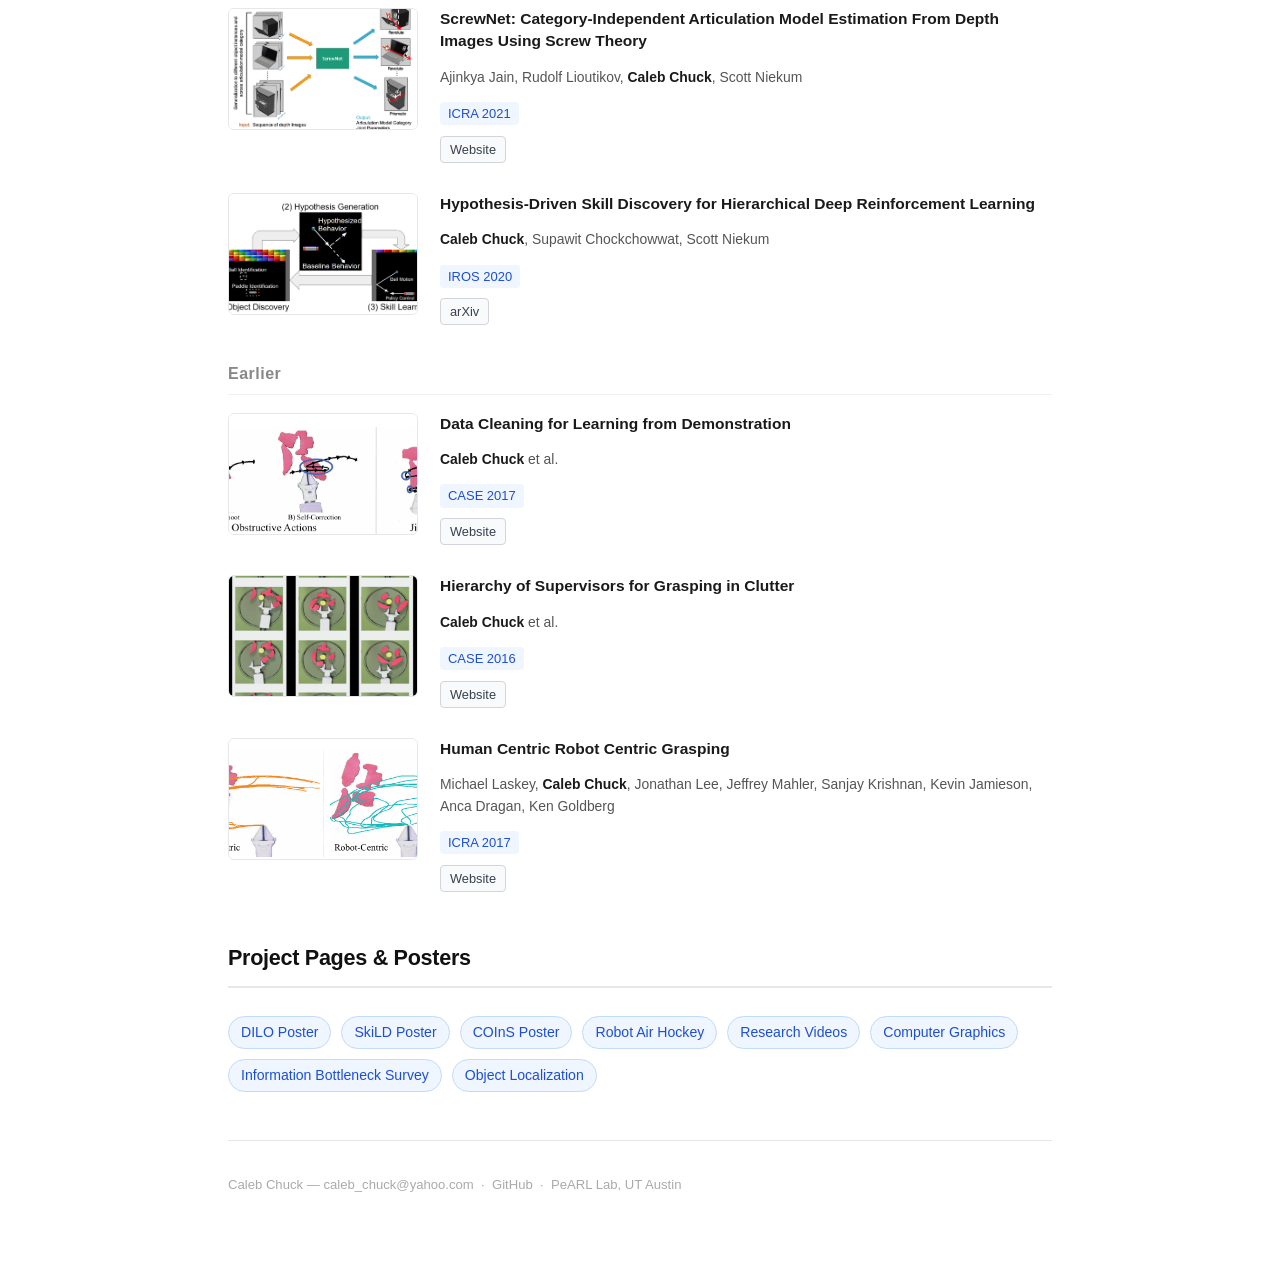
==== commit 95d0c442: "updated everything" ====
--- a/index.html
+++ b/index.html
@@ -54,6 +54,46 @@
       <!-- 2025–2026 -->
       <div class="year-group">
         <div class="year-label">2025 &ndash; 2026</div>
+        <div class="pub-entry">
+          <div class="pub-image">
+            <img src="images/papers/carl.png" alt="CARL teaser">
+          </div>
+          <div class="pub-content">
+            <div class="pub-title">
+              <a href="https://arxiv.org/pdf/2605.26371" target="_blank">Exploiting Local Dynamics Regularity for Reusable Skills in Offline Hierarchical RL</a>
+            </div>
+            <p class="pub-authors">
+              Sarthak Dayal, Abhinav Peri, Carl Qi, Claas Voelcker, Alexander Levine,
+              <strong>Caleb Chuck</strong>, Amy Zhang
+            </p>
+            <p class="pub-venue">
+              <span class="venue-badge">Preprint 2026</span>
+            </p>
+            <div class="pub-links">
+              <a href="https://arxiv.org/pdf/2605.26371" target="_blank">PDF</a>
+            </div>
+          </div>
+        </div>
+
+        <div class="pub-entry">
+          <div class="pub-image">
+            <img src="images/papers/iwr.png" alt="IWR teaser">
+          </div>
+          <div class="pub-content">
+            <div class="pub-title">
+              <a href="https://arxiv.org/pdf/2606.11525" target="_blank">Learning Object Manipulation from Scratch via Contrastive Interaction</a>
+            </div>
+            <p class="pub-authors">
+              Tongle Shen, <strong>Caleb Chuck</strong>, Fan Feng, Biwei Huang
+            </p>
+            <p class="pub-venue">
+              <span class="venue-badge">Preprint 2026</span>
+            </p>
+            <div class="pub-links">
+              <a href="https://arxiv.org/pdf/2606.11525" target="_blank">PDF</a>
+            </div>
+          </div>
+        </div>
 
         <div class="pub-entry">
           <div class="pub-image">
@@ -90,7 +130,7 @@
               William Gilpin, Sandeep P. Chinchali, Sujay Sanghavi
             </p>
             <p class="pub-venue">
-              <span class="venue-badge">Preprint</span>
+              <span class="venue-badge">Preprint 2026</span>
             </p>
             <div class="pub-links">
               <a href="https://openreview.net/pdf?id=qmtcxAPQu8" target="_blank">PDF</a>
@@ -139,46 +179,6 @@
           </div>
         </div>
 
-        <div class="pub-entry">
-          <div class="pub-image">
-            <img src="images/papers/carl.png" alt="CARL teaser">
-          </div>
-          <div class="pub-content">
-            <div class="pub-title">
-              <a href="https://arxiv.org/pdf/2605.26371" target="_blank">Exploiting Local Dynamics Regularity for Reusable Skills in Offline Hierarchical RL</a>
-            </div>
-            <p class="pub-authors">
-              Sarthak Dayal, Abhinav Peri, Carl Qi, Claas Voelcker, Alexander Levine,
-              <strong>Caleb Chuck</strong>, Amy Zhang
-            </p>
-            <p class="pub-venue">
-              <span class="venue-badge">Preprint</span>
-            </p>
-            <div class="pub-links">
-              <a href="https://arxiv.org/pdf/2605.26371" target="_blank">PDF</a>
-            </div>
-          </div>
-        </div>
-
-        <div class="pub-entry">
-          <div class="pub-image">
-            <img src="images/papers/iwr.png" alt="IWR teaser">
-          </div>
-          <div class="pub-content">
-            <div class="pub-title">
-              <a href="https://arxiv.org/pdf/2606.11525" target="_blank">Learning Object Manipulation from Scratch via Contrastive Interaction</a>
-            </div>
-            <p class="pub-authors">
-              Tongle Shen, <strong>Caleb Chuck</strong>, Fan Feng, Biwei Huang
-            </p>
-            <p class="pub-venue">
-              <span class="venue-badge">Preprint</span>
-            </p>
-            <div class="pub-links">
-              <a href="https://arxiv.org/pdf/2606.11525" target="_blank">PDF</a>
-            </div>
-          </div>
-        </div>
 
       </div><!-- /year-group 2025 -->
 
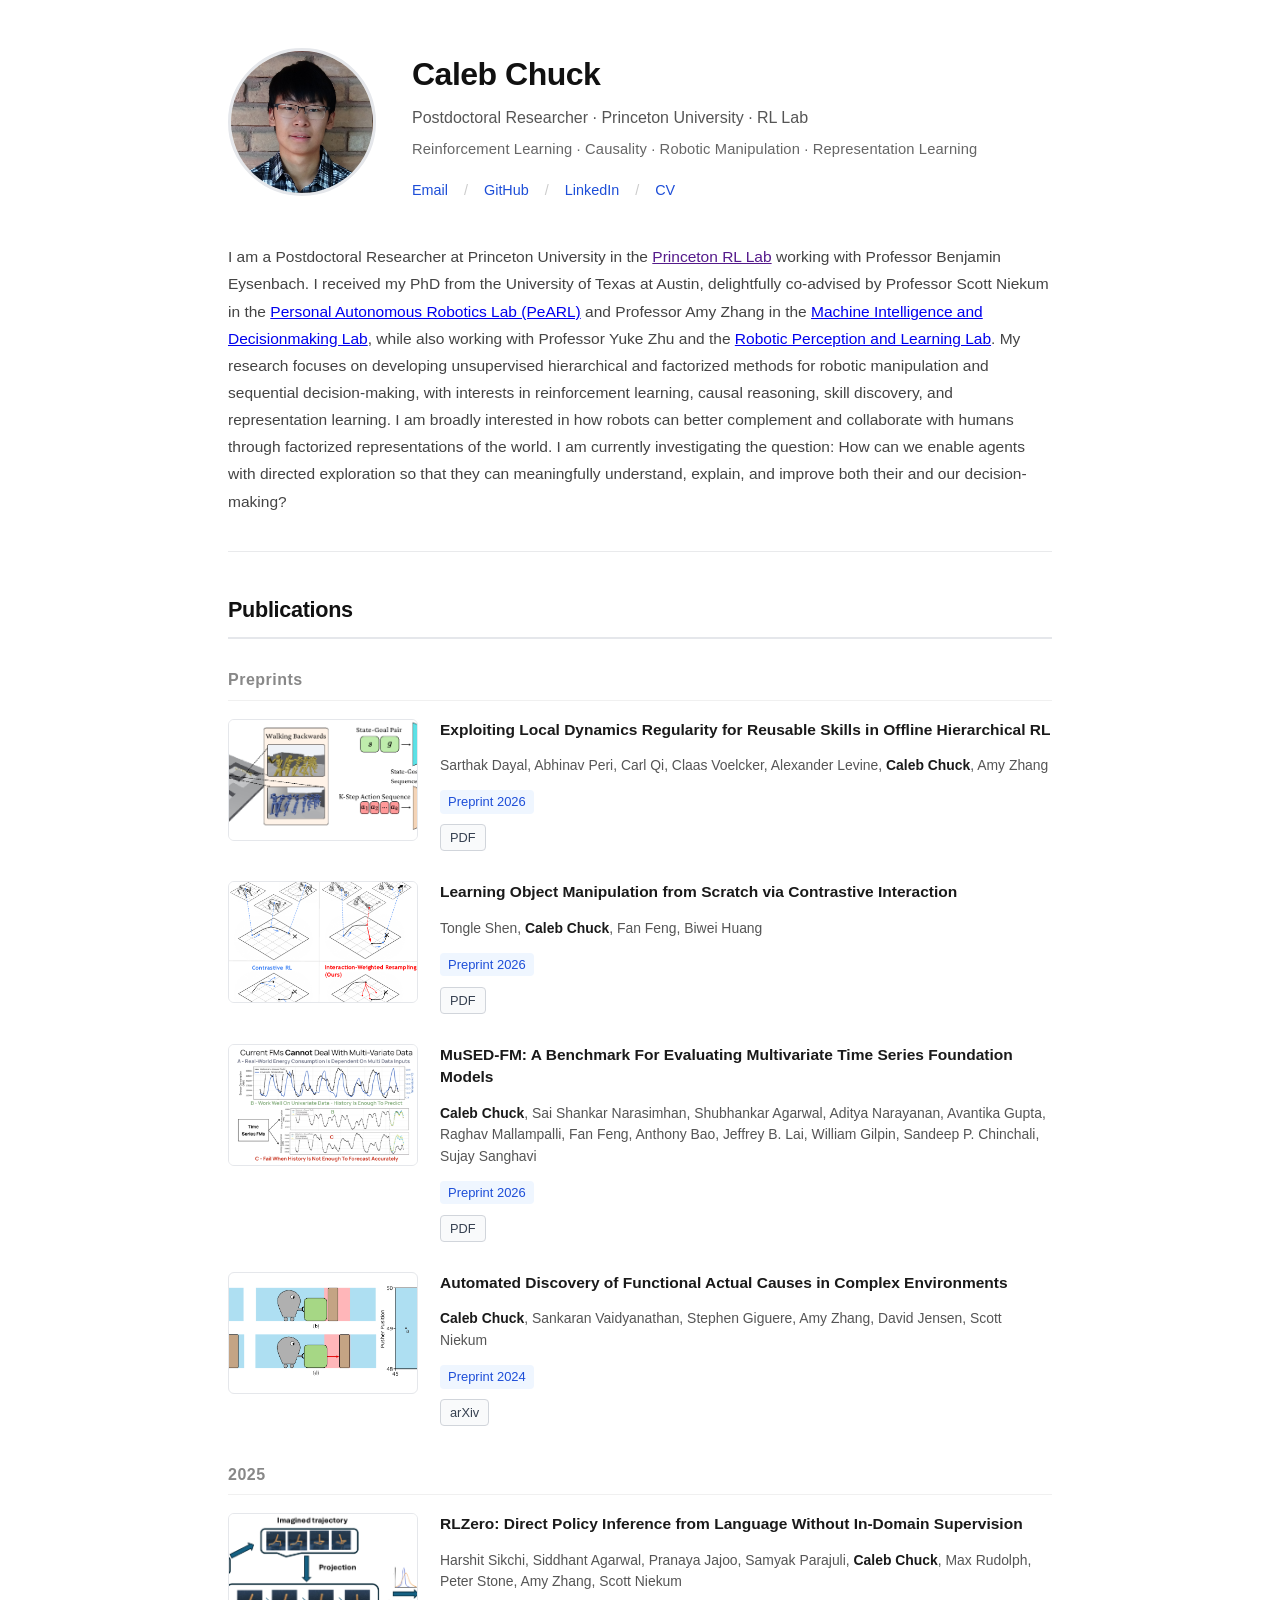
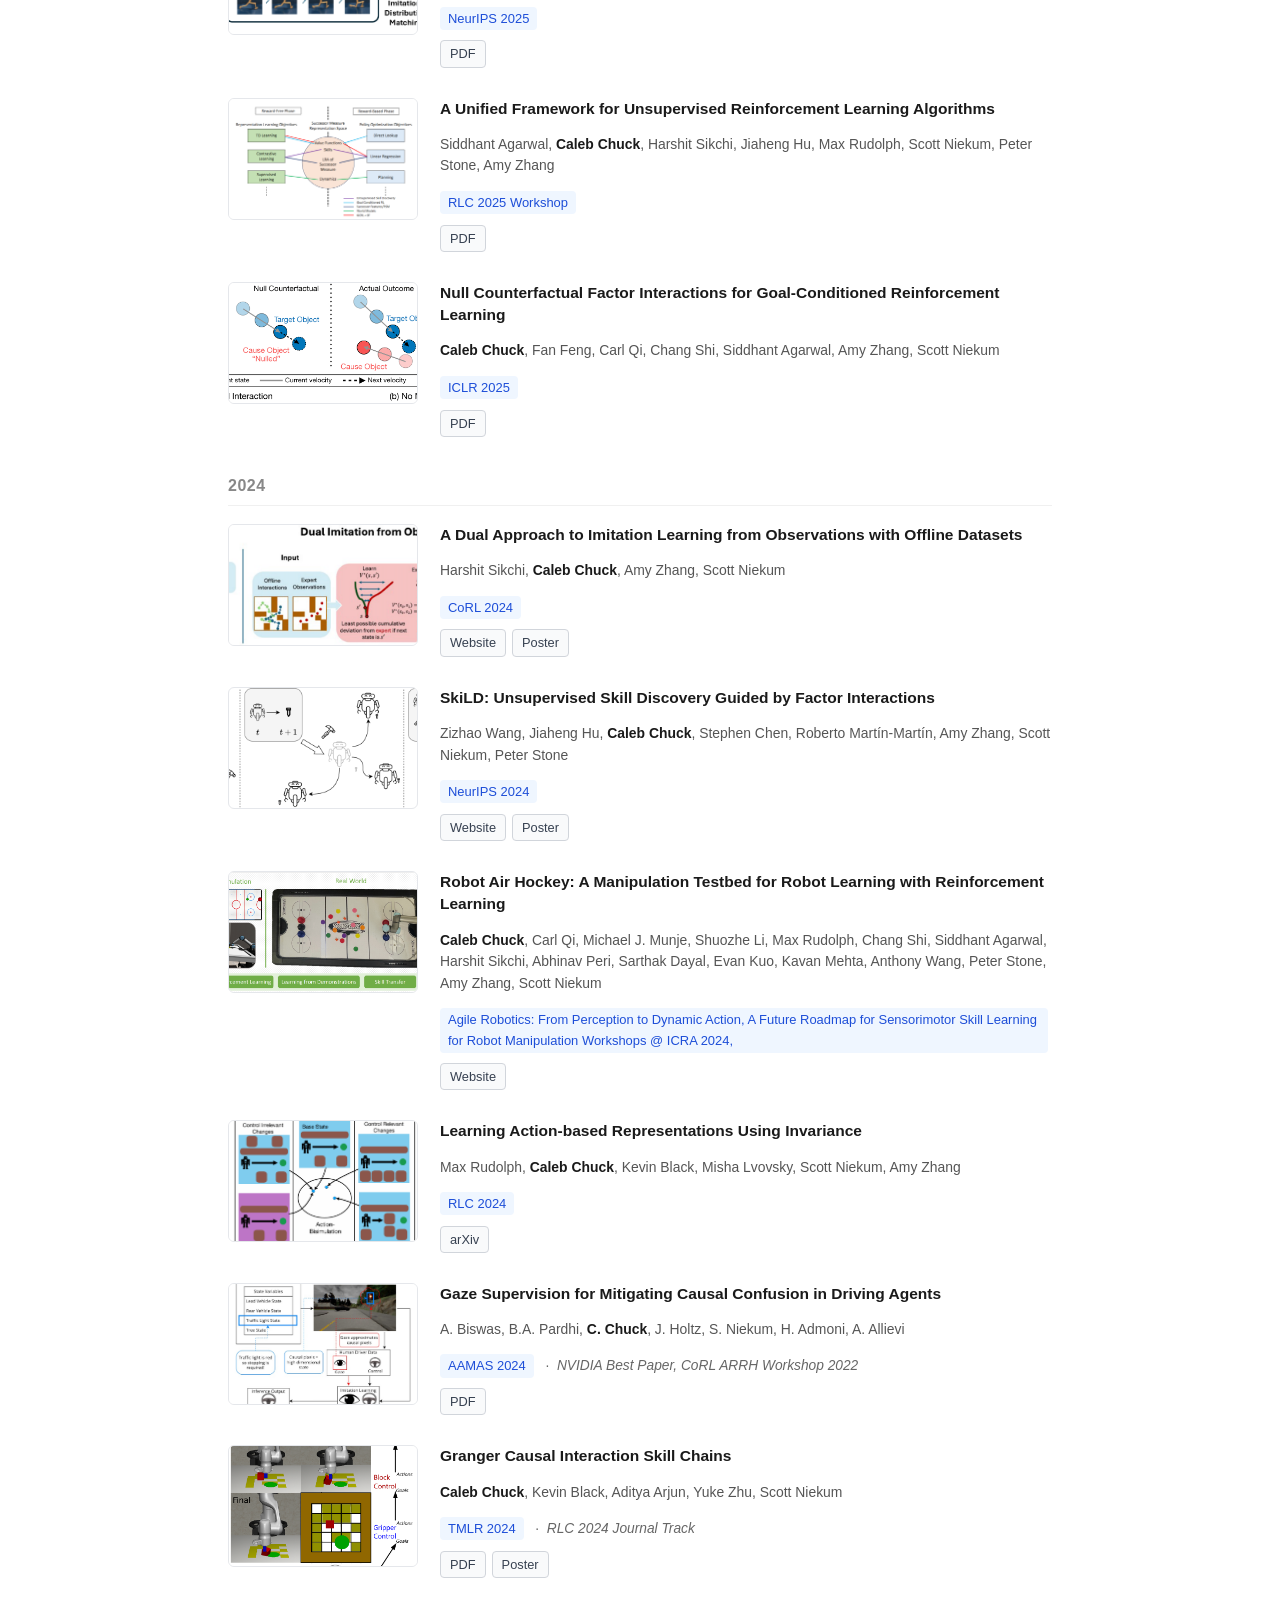
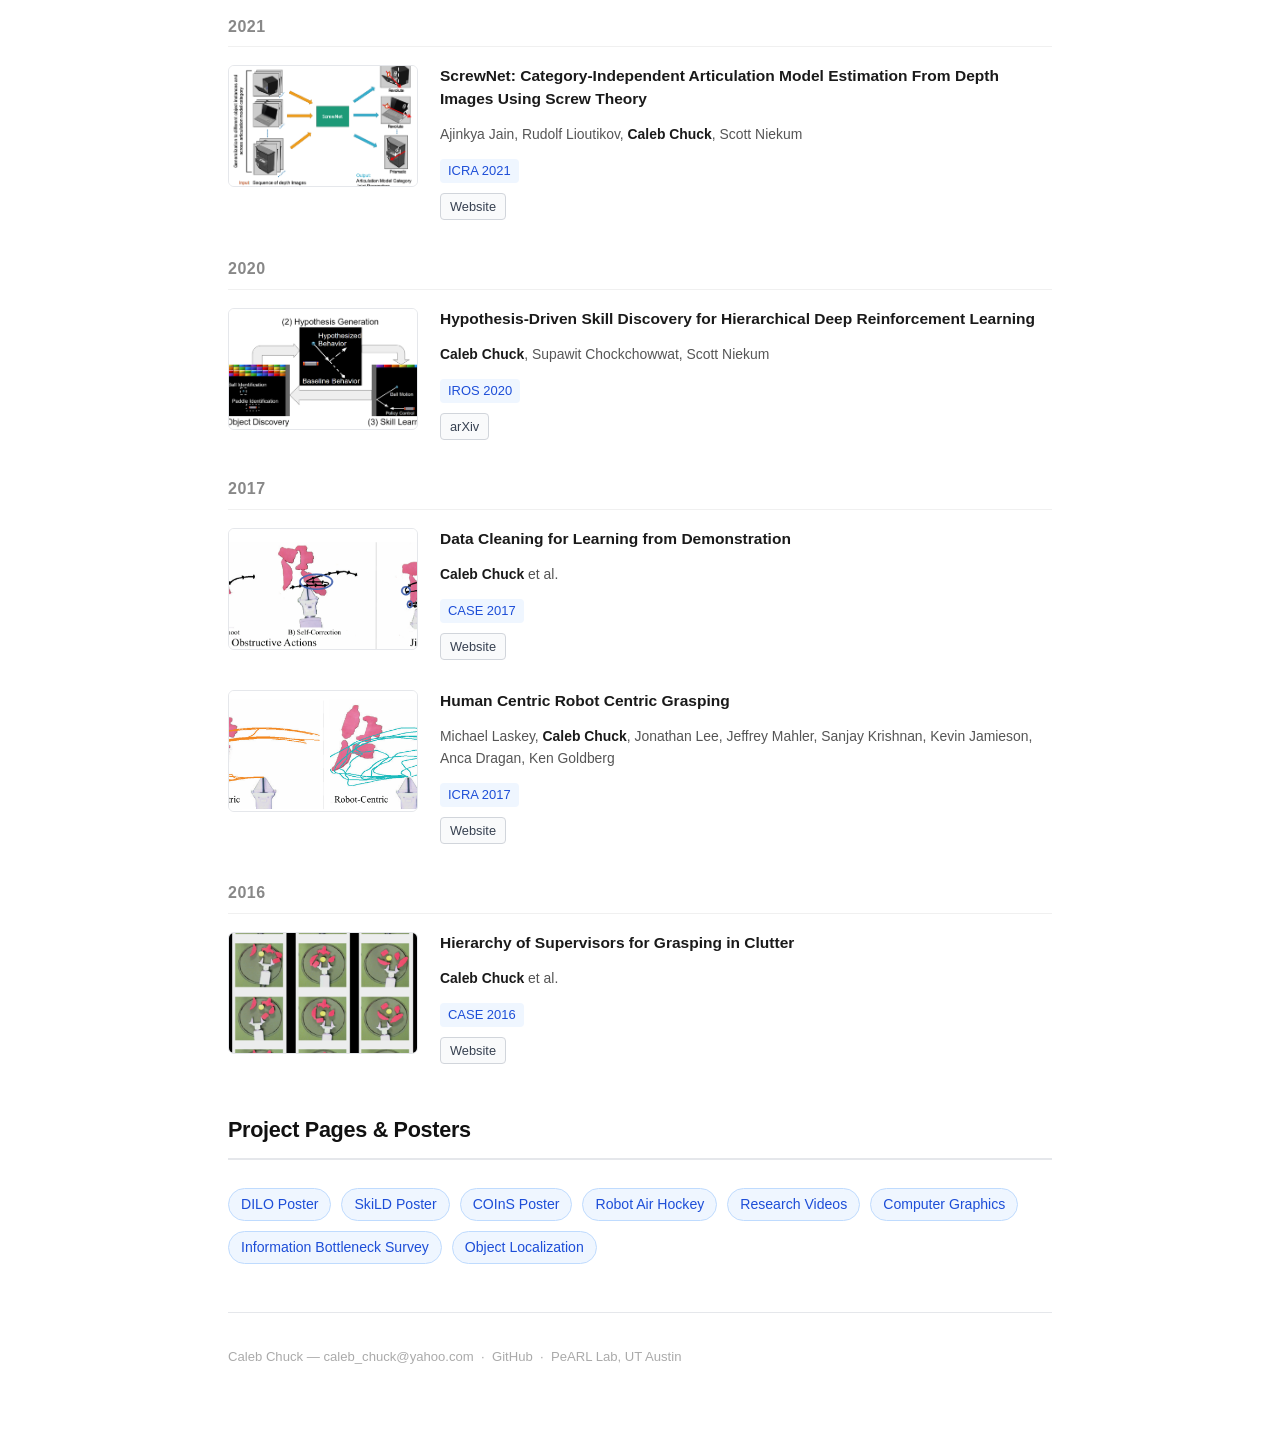
==== commit 9cedd9da: "updated everything" ====
--- a/index.html
+++ b/index.html
@@ -22,9 +22,9 @@
           <span class="link-sep">/</span>
           <a href="https://github.com/CalCharles" target="_blank">GitHub</a>
           <span class="link-sep">/</span>
-          <a href="https://pearl.cs.utexas.edu/" target="_blank">PeARL Lab</a>
+          <a href="https://www.linkedin.com/in/caleb-chuck-12486085" target="_blank">LinkedIn</a>
           <span class="link-sep">/</span>
-          <a href="http://calcharles.github.io/videos/">Research Videos</a>
+          <a href="files/CVCalebChuck.pdf" target="_blank">CV</a>
         </div>
       </div>
     </header>
@@ -51,9 +51,10 @@
     <section class="publications">
       <h2 class="section-heading">Publications</h2>
 
-      <!-- 2025–2026 -->
-      <div class="year-group">
-        <div class="year-label">2025 &ndash; 2026</div>
+      <!-- Preprints -->
+      <div class="year-group">
+        <div class="year-label">Preprints</div>
+
         <div class="pub-entry">
           <div class="pub-image">
             <img src="images/papers/carl.png" alt="CARL teaser">
@@ -91,27 +92,6 @@
             </p>
             <div class="pub-links">
               <a href="https://arxiv.org/pdf/2606.11525" target="_blank">PDF</a>
-            </div>
-          </div>
-        </div>
-
-        <div class="pub-entry">
-          <div class="pub-image">
-            <img src="images/papers/rlzero.png" alt="RLZero teaser">
-          </div>
-          <div class="pub-content">
-            <div class="pub-title">
-              <a href="https://arxiv.org/pdf/2412.05718" target="_blank">RLZero: Direct Policy Inference from Language Without In-Domain Supervision</a>
-            </div>
-            <p class="pub-authors">
-              Harshit Sikchi, Siddhant Agarwal, Pranaya Jajoo, Samyak Parajuli,
-              <strong>Caleb Chuck</strong>, Max Rudolph, Peter Stone, Amy Zhang, Scott Niekum
-            </p>
-            <p class="pub-venue">
-              <span class="venue-badge">NeurIPS 2025</span>
-            </p>
-            <div class="pub-links">
-              <a href="https://arxiv.org/pdf/2412.05718" target="_blank">PDF</a>
             </div>
           </div>
         </div>
@@ -140,6 +120,53 @@
 
         <div class="pub-entry">
           <div class="pub-image">
+            <img src="images/papers/causes.png" alt="Automated Discovery of Functional Actual Causes teaser">
+          </div>
+          <div class="pub-content">
+            <div class="pub-title">
+              <a href="https://arxiv.org/abs/2404.10883" target="_blank">Automated Discovery of Functional Actual Causes in Complex Environments</a>
+            </div>
+            <p class="pub-authors">
+              <strong>Caleb Chuck</strong>, Sankaran Vaidyanathan, Stephen Giguere, Amy Zhang, David Jensen, Scott Niekum
+            </p>
+            <p class="pub-venue">
+              <span class="venue-badge">Preprint 2024</span>
+            </p>
+            <div class="pub-links">
+              <a href="https://arxiv.org/abs/2404.10883" target="_blank">arXiv</a>
+            </div>
+          </div>
+        </div>
+
+      </div><!-- /year-group preprints -->
+
+      <!-- 2025 -->
+      <div class="year-group">
+        <div class="year-label">2025</div>
+
+        <div class="pub-entry">
+          <div class="pub-image">
+            <img src="images/papers/rlzero.png" alt="RLZero teaser">
+          </div>
+          <div class="pub-content">
+            <div class="pub-title">
+              <a href="https://arxiv.org/pdf/2412.05718" target="_blank">RLZero: Direct Policy Inference from Language Without In-Domain Supervision</a>
+            </div>
+            <p class="pub-authors">
+              Harshit Sikchi, Siddhant Agarwal, Pranaya Jajoo, Samyak Parajuli,
+              <strong>Caleb Chuck</strong>, Max Rudolph, Peter Stone, Amy Zhang, Scott Niekum
+            </p>
+            <p class="pub-venue">
+              <span class="venue-badge">NeurIPS 2025</span>
+            </p>
+            <div class="pub-links">
+              <a href="https://arxiv.org/pdf/2412.05718" target="_blank">PDF</a>
+            </div>
+          </div>
+        </div>
+
+        <div class="pub-entry">
+          <div class="pub-image">
             <img src="images/papers/rl_unification.png" alt="RL Unification teaser">
           </div>
           <div class="pub-content">
@@ -178,7 +205,6 @@
             </div>
           </div>
         </div>
-
 
       </div><!-- /year-group 2025 -->
 
@@ -253,26 +279,6 @@
 
         <div class="pub-entry">
           <div class="pub-image">
-            <img src="images/papers/causes.png" alt="Automated Discovery of Functional Actual Causes teaser">
-          </div>
-          <div class="pub-content">
-            <div class="pub-title">
-              <a href="https://arxiv.org/abs/2404.10883" target="_blank">Automated Discovery of Functional Actual Causes in Complex Environments</a>
-            </div>
-            <p class="pub-authors">
-              <strong>Caleb Chuck</strong>, Sankaran Vaidyanathan, Stephen Giguere, Amy Zhang, David Jensen, Scott Niekum
-            </p>
-            <p class="pub-venue">
-              <span class="venue-badge">Preprint</span>
-            </p>
-            <div class="pub-links">
-              <a href="https://arxiv.org/abs/2404.10883" target="_blank">arXiv</a>
-            </div>
-          </div>
-        </div>
-
-        <div class="pub-entry">
-          <div class="pub-image">
             <img src="images/papers/actionrep.png" alt="Action-based Representations teaser">
           </div>
           <div class="pub-content">
@@ -336,9 +342,9 @@
 
       </div><!-- /year-group 2024 -->
 
-      <!-- 2020–2021 -->
-      <div class="year-group">
-        <div class="year-label">2020 &ndash; 2021</div>
+      <!-- 2021 -->
+      <div class="year-group">
+        <div class="year-label">2021</div>
 
         <div class="pub-entry">
           <div class="pub-image">
@@ -360,6 +366,12 @@
           </div>
         </div>
 
+      </div><!-- /year-group 2021 -->
+
+      <!-- 2020 -->
+      <div class="year-group">
+        <div class="year-label">2020</div>
+
         <div class="pub-entry">
           <div class="pub-image">
             <img src="images/papers/hype.png" alt="HyPE teaser">
@@ -380,11 +392,11 @@
           </div>
         </div>
 
-      </div><!-- /year-group 2020-2021 -->
-
-      <!-- Earlier -->
-      <div class="year-group">
-        <div class="year-label">Earlier</div>
+      </div><!-- /year-group 2020 -->
+
+      <!-- 2017 -->
+      <div class="year-group">
+        <div class="year-label">2017</div>
 
         <div class="pub-entry">
           <div class="pub-image">
@@ -402,26 +414,6 @@
             </p>
             <div class="pub-links">
               <a href="http://calcharles.github.io/lfd_clean/" target="_blank">Website</a>
-            </div>
-          </div>
-        </div>
-
-        <div class="pub-entry">
-          <div class="pub-image">
-            <img src="images/papers/hiersup.png" alt="Hierarchy of Supervisors teaser">
-          </div>
-          <div class="pub-content">
-            <div class="pub-title">
-              <a href="https://berkeleyautomation.github.io/HierSupCASE/" target="_blank">Hierarchy of Supervisors for Grasping in Clutter</a>
-            </div>
-            <p class="pub-authors">
-              <strong>Caleb Chuck</strong> et al.
-            </p>
-            <p class="pub-venue">
-              <span class="venue-badge">CASE 2016</span>
-            </p>
-            <div class="pub-links">
-              <a href="https://berkeleyautomation.github.io/HierSupCASE/" target="_blank">Website</a>
             </div>
           </div>
         </div>
@@ -447,7 +439,33 @@
           </div>
         </div>
 
-      </div><!-- /year-group earlier -->
+      </div><!-- /year-group 2017 -->
+
+      <!-- 2016 -->
+      <div class="year-group">
+        <div class="year-label">2016</div>
+
+        <div class="pub-entry">
+          <div class="pub-image">
+            <img src="images/papers/hiersup.png" alt="Hierarchy of Supervisors teaser">
+          </div>
+          <div class="pub-content">
+            <div class="pub-title">
+              <a href="https://berkeleyautomation.github.io/HierSupCASE/" target="_blank">Hierarchy of Supervisors for Grasping in Clutter</a>
+            </div>
+            <p class="pub-authors">
+              <strong>Caleb Chuck</strong> et al.
+            </p>
+            <p class="pub-venue">
+              <span class="venue-badge">CASE 2016</span>
+            </p>
+            <div class="pub-links">
+              <a href="https://berkeleyautomation.github.io/HierSupCASE/" target="_blank">Website</a>
+            </div>
+          </div>
+        </div>
+
+      </div><!-- /year-group 2016 -->
 
     </section><!-- /publications -->
 
